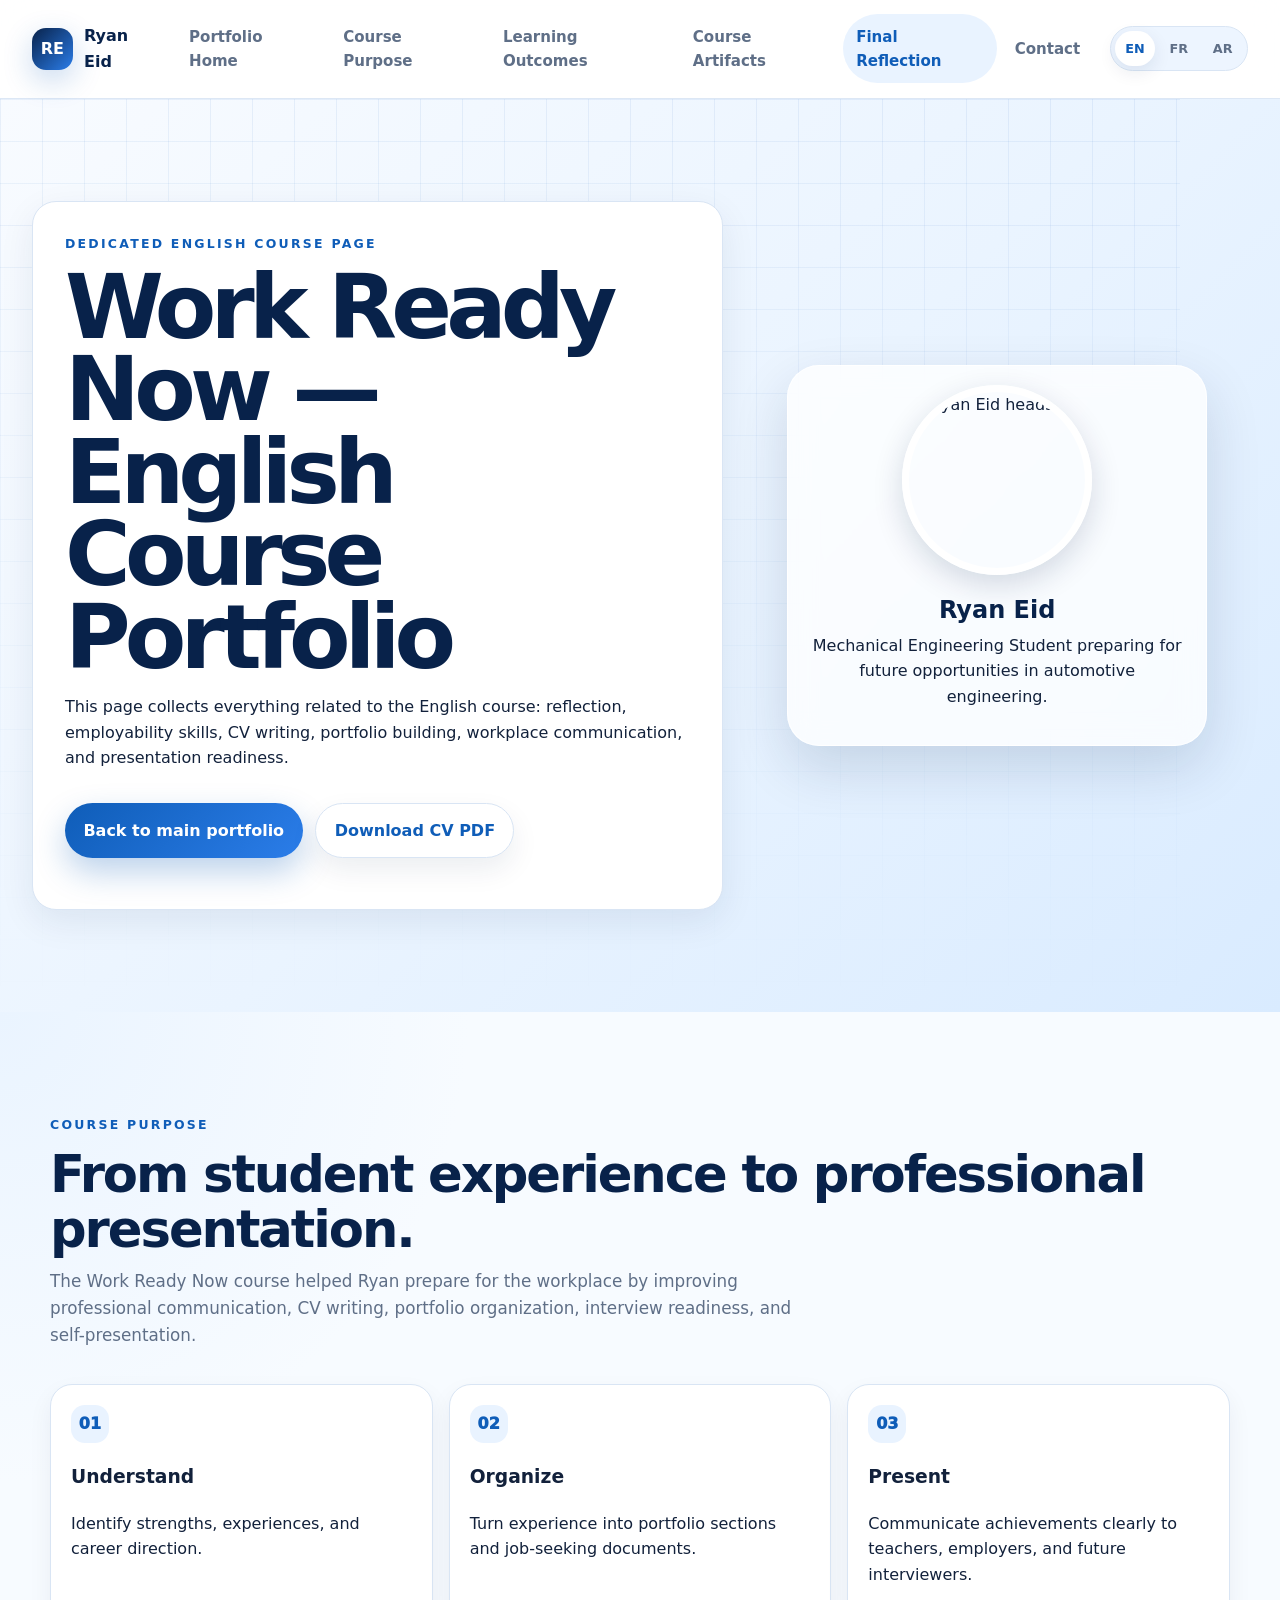
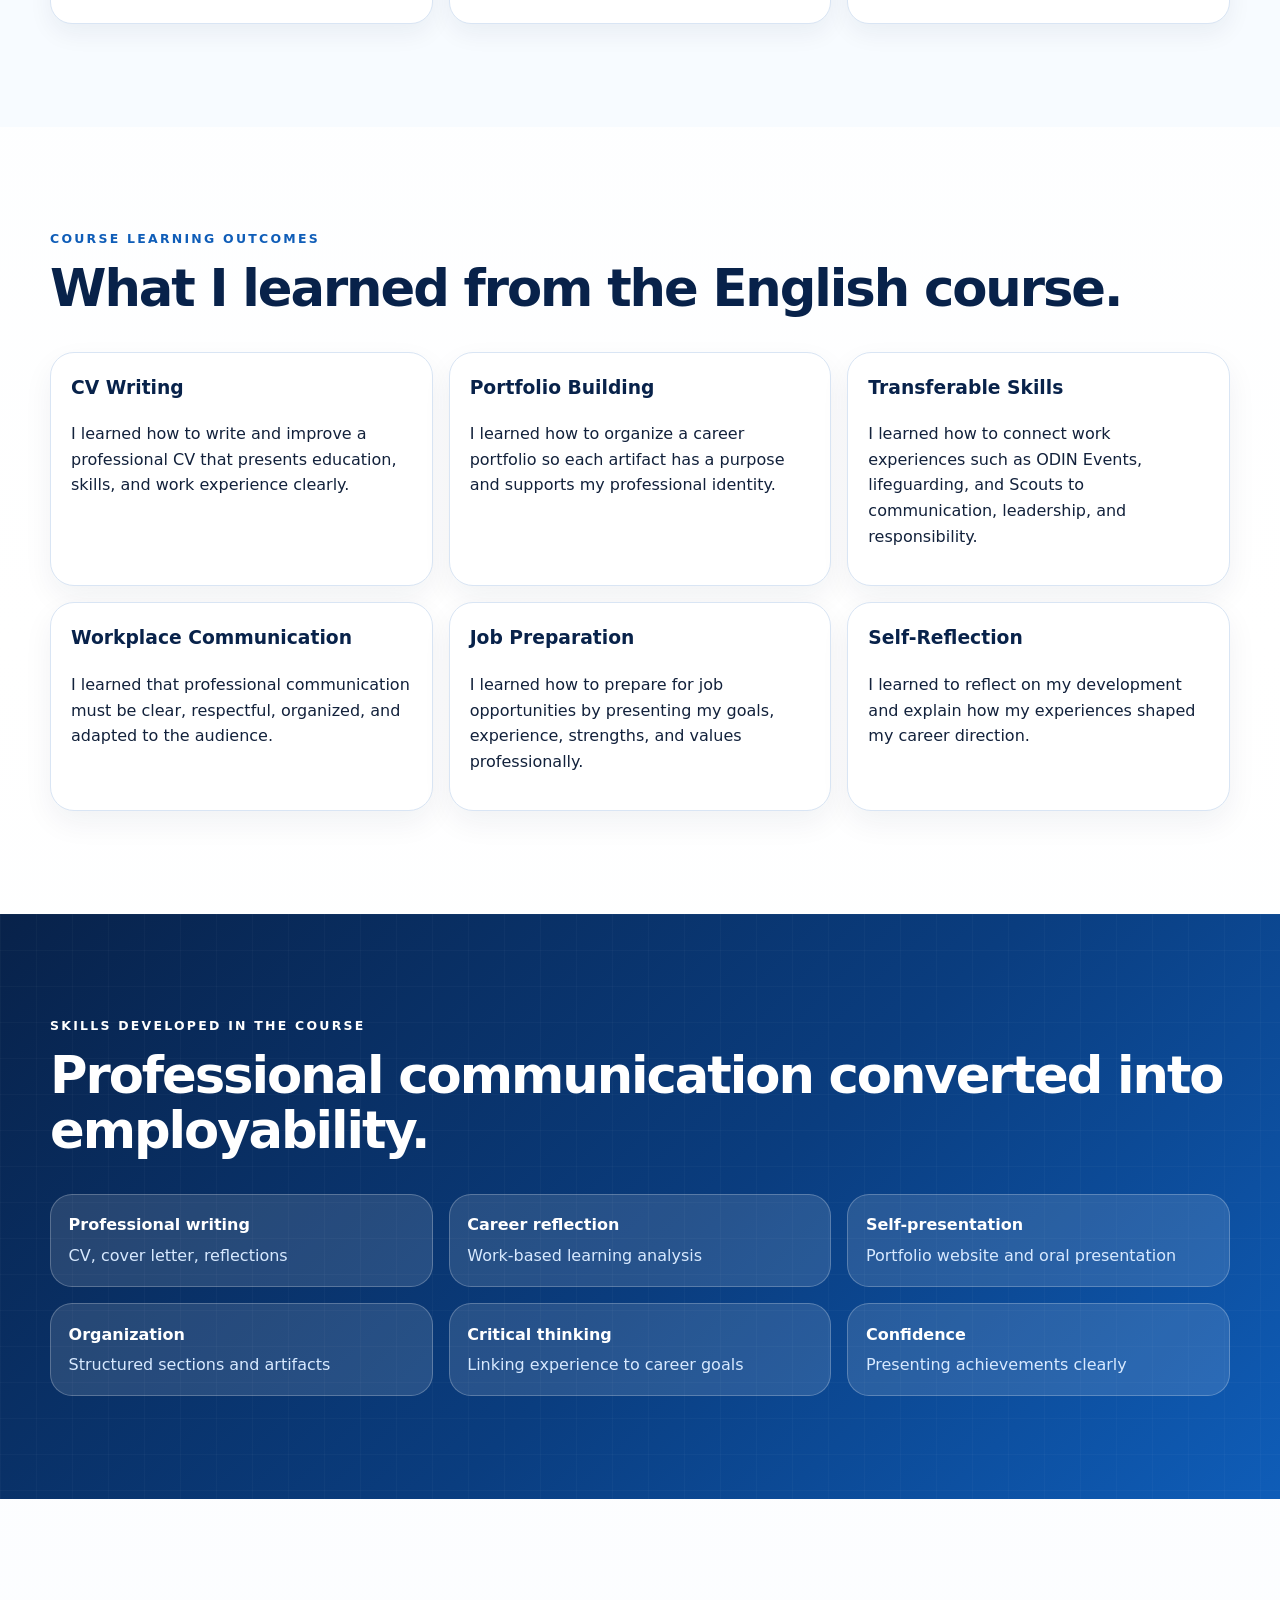
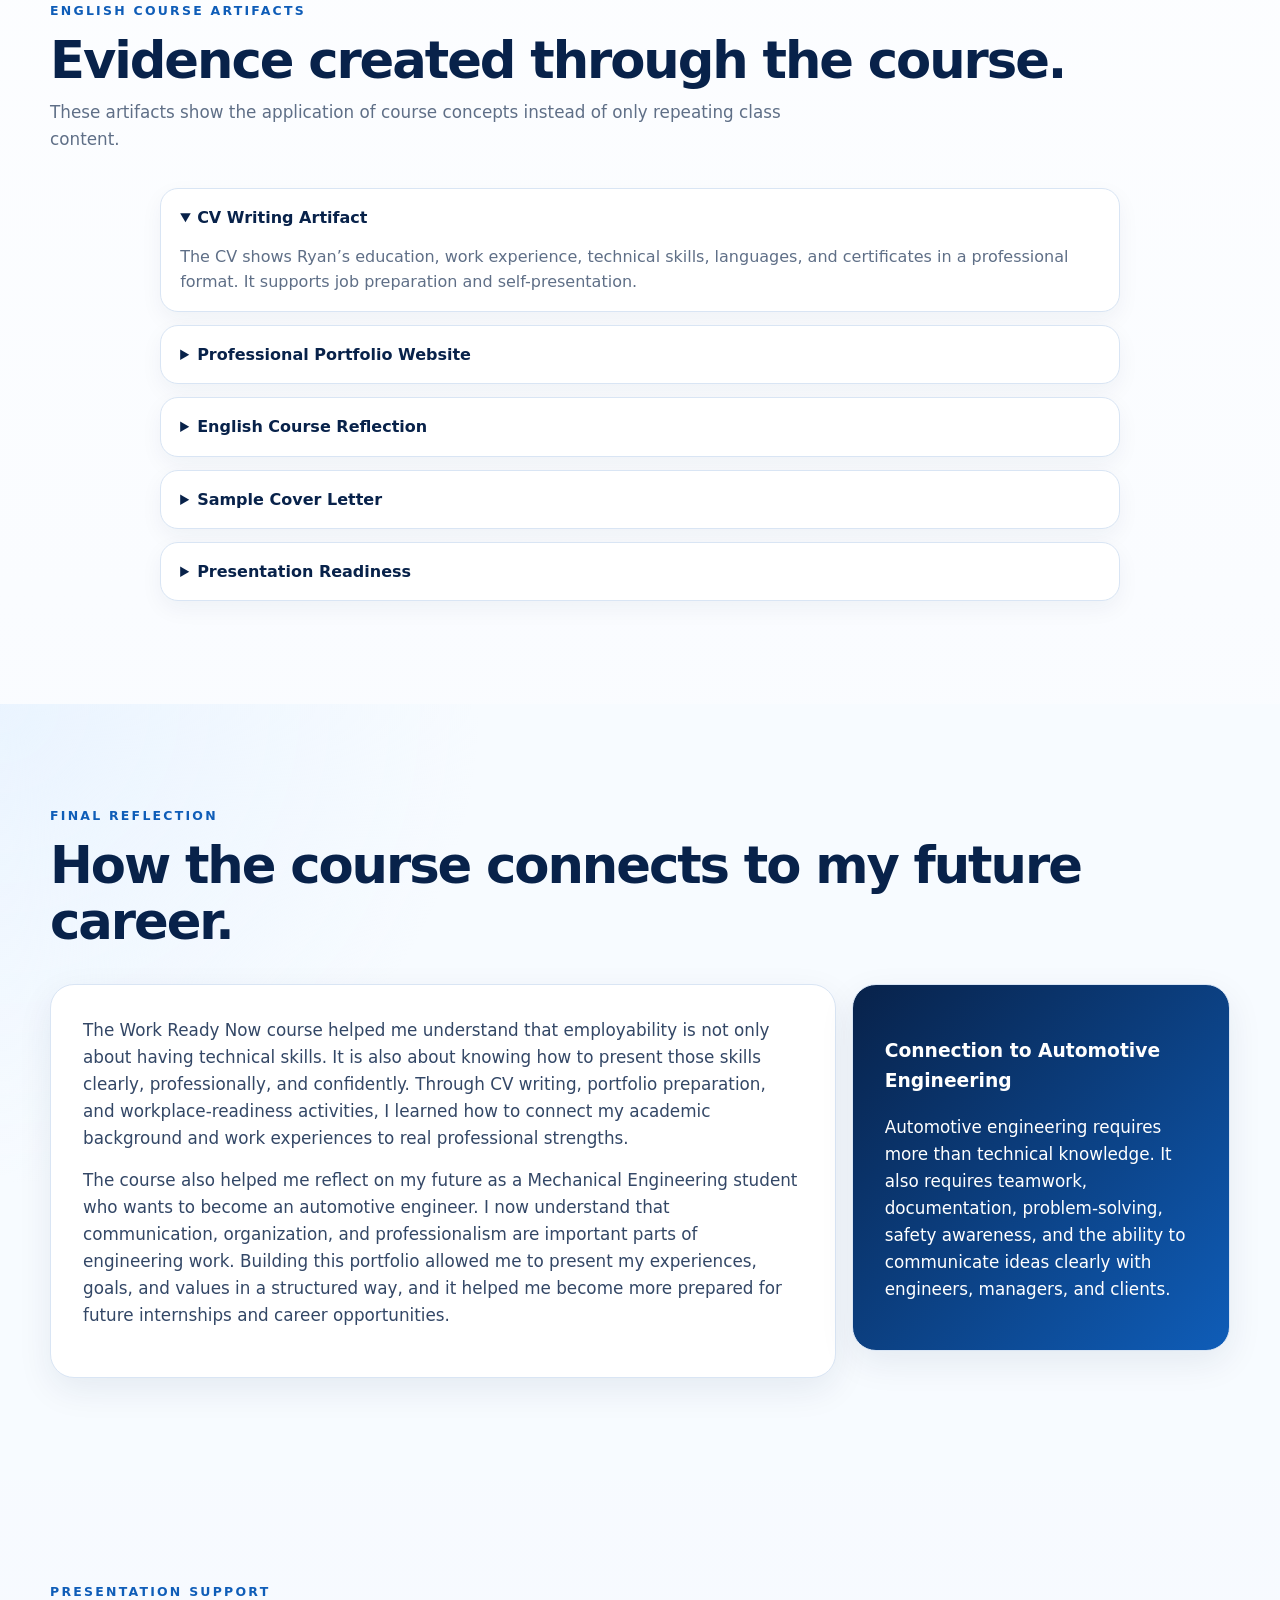
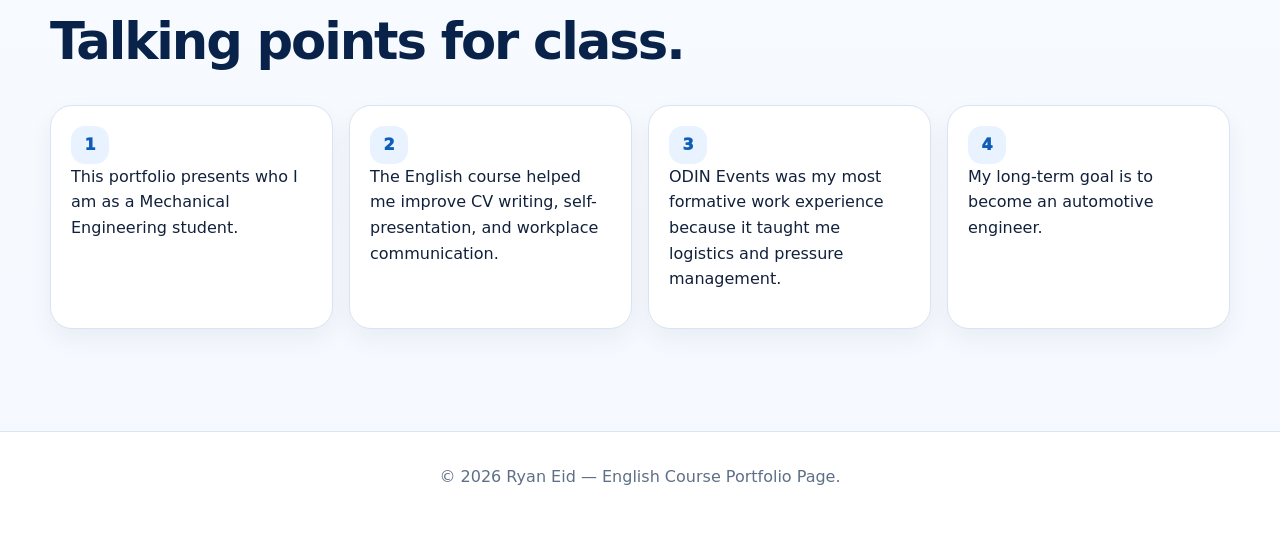
==== english-course.html @ d5ba16cb "Add files via upload" ====
<!DOCTYPE html>
<html lang="en">
<head>
  <meta charset="UTF-8" />
  <meta name="viewport" content="width=device-width, initial-scale=1.0" />
  <title>Ryan Eid | English Course Reflection</title>
  <meta name="description" content="English Work Ready Now course reflection and artifacts for Ryan Eid's professional portfolio." />
  <link rel="stylesheet" href="styles.css" />
</head>
<body data-page="english">
  <div class="scroll-progress" aria-hidden="true"></div>
  <header class="site-header">
    <a class="brand" href="index.html#home" aria-label="Back to portfolio home">
      <span class="brand-mark">RE</span>
      <span class="brand-text">Ryan Eid</span>
    </a>
    <button class="menu-toggle" aria-label="Open navigation" aria-expanded="false">☰</button>
    <nav class="nav-links" aria-label="Main navigation">
      <a href="index.html#home" data-i18n="navHome">Portfolio Home</a>
      <a href="#course-purpose" data-i18n="coursePurposeNav">Course Purpose</a>
      <a href="#learning-outcomes" data-i18n="outcomesNav">Learning Outcomes</a>
      <a href="#course-artifacts" data-i18n="courseArtifactsNav">Course Artifacts</a>
      <a href="#final-reflection" data-i18n="finalReflectionNav">Final Reflection</a>
      <a href="index.html#contact" data-i18n="navContact">Contact</a>
    </nav>
    <div class="language-switcher" aria-label="Language selector">
      <button class="lang-btn active" data-lang="en">EN</button>
      <button class="lang-btn" data-lang="fr">FR</button>
      <button class="lang-btn" data-lang="ar">AR</button>
    </div>
  </header>

  <main>
    <section class="course-hero section-pad">
      <div class="hero-bg-grid" aria-hidden="true"></div>
      <div class="course-hero-card reveal">
        <p class="eyebrow" data-i18n="courseHeroEyebrow">Dedicated English Course Page</p>
        <h1 data-i18n="courseHeroTitle">Work Ready Now — English Course Portfolio</h1>
        <p data-i18n="courseHeroText">This page collects everything related to the English course: reflection, employability skills, CV writing, portfolio building, workplace communication, and presentation readiness.</p>
        <div class="hero-actions">
          <a class="btn primary" href="index.html" data-i18n="backPortfolio">Back to main portfolio</a>
          <a class="btn secondary" href="assets/Ryan_Eid_CV.pdf" download data-i18n="downloadCV">Download CV PDF</a>
        </div>
      </div>
      <aside class="course-side-card reveal">
        <img src="assets/ryan_eid_headshot_web.jpg" alt="Ryan Eid headshot" />
        <h2>Ryan Eid</h2>
        <p data-i18n="courseSideText">Mechanical Engineering Student preparing for future opportunities in automotive engineering.</p>
      </aside>
    </section>

    <section id="course-purpose" class="section-pad soft-bg">
      <div class="section-heading reveal">
        <p class="eyebrow" data-i18n="coursePurposeEyebrow">Course Purpose</p>
        <h2 data-i18n="coursePurposeTitle">From student experience to professional presentation.</h2>
        <p data-i18n="coursePurposeText">The Work Ready Now course helped Ryan prepare for the workplace by improving professional communication, CV writing, portfolio organization, interview readiness, and self-presentation.</p>
      </div>
      <div class="process-row reveal">
        <div><span>01</span><h3 data-i18n="purpose1Title">Understand</h3><p data-i18n="purpose1Text">Identify strengths, experiences, and career direction.</p></div>
        <div><span>02</span><h3 data-i18n="purpose2Title">Organize</h3><p data-i18n="purpose2Text">Turn experience into portfolio sections and job-seeking documents.</p></div>
        <div><span>03</span><h3 data-i18n="purpose3Title">Present</h3><p data-i18n="purpose3Text">Communicate achievements clearly to teachers, employers, and future interviewers.</p></div>
      </div>
    </section>

    <section id="learning-outcomes" class="section-pad">
      <div class="section-heading reveal">
        <p class="eyebrow" data-i18n="outcomesEyebrow">Course Learning Outcomes</p>
        <h2 data-i18n="outcomesTitle">What I learned from the English course.</h2>
      </div>
      <div class="outcome-grid reveal">
        <article class="outcome-card"><h3 data-i18n="outcome1Title">CV Writing</h3><p data-i18n="outcome1Text">I learned how to write and improve a professional CV that presents education, skills, and work experience clearly.</p></article>
        <article class="outcome-card"><h3 data-i18n="outcome2Title">Portfolio Building</h3><p data-i18n="outcome2Text">I learned how to organize a career portfolio so each artifact has a purpose and supports my professional identity.</p></article>
        <article class="outcome-card"><h3 data-i18n="outcome3Title">Transferable Skills</h3><p data-i18n="outcome3Text">I learned how to connect work experiences such as ODIN Events, lifeguarding, and Scouts to communication, leadership, and responsibility.</p></article>
        <article class="outcome-card"><h3 data-i18n="outcome4Title">Workplace Communication</h3><p data-i18n="outcome4Text">I learned that professional communication must be clear, respectful, organized, and adapted to the audience.</p></article>
        <article class="outcome-card"><h3 data-i18n="outcome5Title">Job Preparation</h3><p data-i18n="outcome5Text">I learned how to prepare for job opportunities by presenting my goals, experience, strengths, and values professionally.</p></article>
        <article class="outcome-card"><h3 data-i18n="outcome6Title">Self-Reflection</h3><p data-i18n="outcome6Text">I learned to reflect on my development and explain how my experiences shaped my career direction.</p></article>
      </div>
    </section>

    <section class="section-pad blue-band">
      <div class="section-heading reveal light-heading">
        <p class="eyebrow" data-i18n="skillsCourseEyebrow">Skills Developed in the Course</p>
        <h2 data-i18n="skillsCourseTitle">Professional communication converted into employability.</h2>
      </div>
      <div class="skill-matrix reveal">
        <div><strong data-i18n="courseSkill1">Professional writing</strong><span data-i18n="courseSkillEvidence1">CV, cover letter, reflections</span></div>
        <div><strong data-i18n="courseSkill2">Career reflection</strong><span data-i18n="courseSkillEvidence2">Work-based learning analysis</span></div>
        <div><strong data-i18n="courseSkill3">Self-presentation</strong><span data-i18n="courseSkillEvidence3">Portfolio website and oral presentation</span></div>
        <div><strong data-i18n="courseSkill4">Organization</strong><span data-i18n="courseSkillEvidence4">Structured sections and artifacts</span></div>
        <div><strong data-i18n="courseSkill5">Critical thinking</strong><span data-i18n="courseSkillEvidence5">Linking experience to career goals</span></div>
        <div><strong data-i18n="courseSkill6">Confidence</strong><span data-i18n="courseSkillEvidence6">Presenting achievements clearly</span></div>
      </div>
    </section>

    <section id="course-artifacts" class="section-pad">
      <div class="section-heading reveal">
        <p class="eyebrow" data-i18n="courseArtifactsEyebrow">English Course Artifacts</p>
        <h2 data-i18n="courseArtifactsTitle">Evidence created through the course.</h2>
        <p data-i18n="courseArtifactsText">These artifacts show the application of course concepts instead of only repeating class content.</p>
      </div>
      <div class="accordion reveal">
        <details open>
          <summary data-i18n="artifactCvTitle">CV Writing Artifact</summary>
          <p data-i18n="artifactCvText">The CV shows Ryan’s education, work experience, technical skills, languages, and certificates in a professional format. It supports job preparation and self-presentation.</p>
        </details>
        <details>
          <summary data-i18n="artifactPortfolioTitle">Professional Portfolio Website</summary>
          <p data-i18n="artifactPortfolioText">The website organizes required artifacts into a digital, accessible, and visually professional portfolio. It demonstrates planning, design, reflection, and workplace readiness.</p>
        </details>
        <details>
          <summary data-i18n="artifactReflectionTitle">English Course Reflection</summary>
          <p data-i18n="artifactReflectionText">The reflection explains how the course improved CV writing, communication, portfolio preparation, and understanding of workplace expectations.</p>
        </details>
        <details>
          <summary data-i18n="artifactCoverTitle">Sample Cover Letter</summary>
          <p data-i18n="artifactCoverText">The cover letter connects Ryan’s mechanical engineering studies and work-based learning to an automotive engineering internship opportunity.</p>
        </details>
        <details>
          <summary data-i18n="artifactPresentationTitle">Presentation Readiness</summary>
          <p data-i18n="artifactPresentationText">The portfolio is designed to be presented clearly in class, with navigation, sections, and evidence that are easy for an audience to follow.</p>
        </details>
      </div>
    </section>

    <section id="final-reflection" class="section-pad soft-bg">
      <div class="section-heading reveal">
        <p class="eyebrow" data-i18n="finalReflectionEyebrow">Final Reflection</p>
        <h2 data-i18n="finalReflectionTitle">How the course connects to my future career.</h2>
      </div>
      <div class="reflection-layout reveal">
        <article class="reflection-card large">
          <p data-i18n="finalReflection1">The Work Ready Now course helped me understand that employability is not only about having technical skills. It is also about knowing how to present those skills clearly, professionally, and confidently. Through CV writing, portfolio preparation, and workplace-readiness activities, I learned how to connect my academic background and work experiences to real professional strengths.</p>
          <p data-i18n="finalReflection2">The course also helped me reflect on my future as a Mechanical Engineering student who wants to become an automotive engineer. I now understand that communication, organization, and professionalism are important parts of engineering work. Building this portfolio allowed me to present my experiences, goals, and values in a structured way, and it helped me become more prepared for future internships and career opportunities.</p>
        </article>
        <aside class="reflection-card callout">
          <h3 data-i18n="automotiveConnectionTitle">Connection to Automotive Engineering</h3>
          <p data-i18n="automotiveConnectionText">Automotive engineering requires more than technical knowledge. It also requires teamwork, documentation, problem-solving, safety awareness, and the ability to communicate ideas clearly with engineers, managers, and clients.</p>
        </aside>
      </div>
    </section>

    <section class="section-pad">
      <div class="section-heading reveal">
        <p class="eyebrow" data-i18n="presentationEyebrow">Presentation Support</p>
        <h2 data-i18n="presentationTitle">Talking points for class.</h2>
      </div>
      <div class="talking-points reveal">
        <div><span>1</span><p data-i18n="talk1">This portfolio presents who I am as a Mechanical Engineering student.</p></div>
        <div><span>2</span><p data-i18n="talk2">The English course helped me improve CV writing, self-presentation, and workplace communication.</p></div>
        <div><span>3</span><p data-i18n="talk3">ODIN Events was my most formative work experience because it taught me logistics and pressure management.</p></div>
        <div><span>4</span><p data-i18n="talk4">My long-term goal is to become an automotive engineer.</p></div>
      </div>
    </section>
  </main>

  <footer class="footer">
    <p>© <span id="year"></span> Ryan Eid — <span data-i18n="courseFooterText">English Course Portfolio Page.</span></p>
  </footer>
  <button class="back-to-top" aria-label="Back to top">↑</button>
  <script src="script.js"></script>
</body>
</html>
---- styles.css ----
:root {
  --navy: #08224a;
  --blue: #0f5db8;
  --blue-2: #2b7de9;
  --sky: #e9f3ff;
  --ice: #f7fbff;
  --ink: #12213b;
  --muted: #5f6f87;
  --line: #d9e5f4;
  --card: #ffffff;
  --shadow: 0 22px 55px rgba(8, 34, 74, 0.14);
  --radius: 24px;
  --max: 1180px;
}

* { box-sizing: border-box; }
html { scroll-behavior: smooth; }
body {
  margin: 0;
  font-family: Inter, ui-sans-serif, system-ui, -apple-system, BlinkMacSystemFont, "Segoe UI", sans-serif;
  color: var(--ink);
  background: linear-gradient(180deg, #f8fbff 0%, #ffffff 42%, #f5f9ff 100%);
  line-height: 1.6;
}
a { color: inherit; text-decoration: none; }
p { margin: 0 0 1rem; }
img { max-width: 100%; display: block; }

.scroll-progress { position: fixed; top: 0; left: 0; height: 4px; width: 0%; background: linear-gradient(90deg, var(--blue), #62b6ff); z-index: 1000; }
.site-header {
  position: sticky; top: 0; z-index: 999;
  display: flex; align-items: center; justify-content: space-between; gap: 1rem;
  padding: 0.9rem clamp(1rem, 3vw, 2rem);
  background: rgba(255,255,255,.88); backdrop-filter: blur(18px);
  border-bottom: 1px solid rgba(217,229,244,.9);
}
.brand { display: flex; align-items: center; gap: .7rem; font-weight: 800; color: var(--navy); }
.brand-mark { width: 42px; height: 42px; border-radius: 14px; display: grid; place-items: center; color: white; background: linear-gradient(135deg, var(--navy), var(--blue-2)); box-shadow: 0 10px 30px rgba(15,93,184,.24); }
.nav-links { display: flex; align-items: center; gap: .25rem; }
.nav-links a { padding: .65rem .85rem; border-radius: 999px; color: var(--muted); font-size: .94rem; font-weight: 700; transition: .2s ease; }
.nav-links a:hover, .nav-links a.active { background: var(--sky); color: var(--blue); }
.language-switcher { display: flex; gap: .25rem; background: #edf5ff; border: 1px solid var(--line); padding: .25rem; border-radius: 999px; }
.lang-btn, .menu-toggle, .filter-btn, .tab-btn { border: 0; cursor: pointer; font: inherit; }
.lang-btn { padding: .45rem .65rem; border-radius: 999px; font-size: .8rem; font-weight: 800; background: transparent; color: var(--muted); }
.lang-btn.active { background: white; color: var(--blue); box-shadow: 0 6px 18px rgba(8,34,74,.09); }
.menu-toggle { display: none; background: var(--navy); color: white; border-radius: 12px; padding: .55rem .75rem; }

.section-pad { padding: clamp(4.5rem, 8vw, 7rem) clamp(1.1rem, 4vw, 2rem); }
.section-heading { max-width: var(--max); margin: 0 auto 2.2rem; }
.section-heading h2 { margin: .2rem 0 .7rem; font-size: clamp(2rem, 4vw, 3.25rem); line-height: 1.08; color: var(--navy); letter-spacing: -.04em; }
.section-heading p:not(.eyebrow) { color: var(--muted); max-width: 770px; font-size: 1.05rem; }
.eyebrow { color: var(--blue); text-transform: uppercase; font-size: .78rem; letter-spacing: .18em; font-weight: 900; margin-bottom: .75rem; }
.soft-bg { background: radial-gradient(circle at top left, #eaf4ff, transparent 32%), #f7fbff; }
.blue-band { background: linear-gradient(135deg, var(--navy), #0a3d7f 55%, var(--blue)); color: white; position: relative; overflow: hidden; }
.blue-band::before { content:""; position: absolute; inset: 0; background-image: linear-gradient(rgba(255,255,255,.08) 1px, transparent 1px), linear-gradient(90deg, rgba(255,255,255,.08) 1px, transparent 1px); background-size: 36px 36px; opacity:.35; }
.blue-band > * { position: relative; }
.light-heading h2, .light-heading p { color: white !important; }
.compact-band { padding-top: 5rem; padding-bottom: 5rem; }

.hero, .course-hero {
  min-height: calc(100vh - 72px); display: grid; grid-template-columns: minmax(0, 1.2fr) minmax(300px, .8fr); gap: clamp(2rem, 5vw, 4rem); align-items: center; max-width: none; position: relative; overflow: hidden; background: linear-gradient(135deg, #f8fbff 0%, #eaf4ff 52%, #d9ebff 100%);
}
.hero > *, .course-hero > * { max-width: var(--max); }
.hero-bg-grid { position: absolute; inset: 0; background-image: linear-gradient(rgba(15,93,184,.08) 1px, transparent 1px), linear-gradient(90deg, rgba(15,93,184,.08) 1px, transparent 1px); background-size: 42px 42px; mask-image: linear-gradient(180deg, rgba(0,0,0,.9), transparent); }
.hero-content { justify-self: end; max-width: 720px; position: relative; }
h1 { margin: 0; font-size: clamp(3.8rem, 9vw, 7.2rem); line-height: .9; letter-spacing: -.075em; color: var(--navy); }
.hero h2 { margin: 1rem 0 .6rem; font-size: clamp(1.6rem, 3vw, 2.6rem); color: var(--blue); }
.hero-program, .hero-tagline { color: var(--muted); font-size: 1.12rem; max-width: 700px; }
.hero-tagline { font-size: 1.25rem; color: #334766; }
.hero-actions { display: flex; flex-wrap: wrap; gap: .8rem; margin: 2rem 0 1.2rem; }
.btn { display: inline-flex; align-items: center; justify-content: center; min-height: 46px; padding: .85rem 1.15rem; border-radius: 999px; font-weight: 850; transition: transform .2s ease, box-shadow .2s ease, background .2s ease; }
.btn:hover { transform: translateY(-2px); }
.btn.primary { background: linear-gradient(135deg, var(--blue), var(--blue-2)); color: white; box-shadow: 0 14px 32px rgba(15,93,184,.28); }
.btn.secondary { background: white; color: var(--blue); border: 1px solid var(--line); box-shadow: 0 12px 28px rgba(8,34,74,.08); }
.btn.ghost { color: var(--navy); background: rgba(255,255,255,.55); border: 1px solid rgba(15,93,184,.16); }
.inline-btn { margin-top: 1rem; }
.hero-meta { display: flex; flex-wrap: wrap; gap: .65rem; }
.hero-meta span { padding: .45rem .75rem; border-radius: 999px; background: rgba(255,255,255,.72); border: 1px solid rgba(15,93,184,.12); color: #37516f; font-weight: 700; font-size: .9rem; }
.hero-card, .course-side-card { position: relative; align-self: center; justify-self: start; width: min(100%, 420px); background: rgba(255,255,255,.78); backdrop-filter: blur(14px); border: 1px solid rgba(255,255,255,.9); border-radius: 32px; padding: 1rem; box-shadow: var(--shadow); }
.portrait-frame { overflow: hidden; border-radius: 26px; aspect-ratio: 4 / 5; background: var(--sky); border: 1px solid var(--line); }
.portrait-frame img { width: 100%; height: 100%; object-fit: cover; object-position: center 22%; }
.profile-status { display: flex; align-items: center; gap: .55rem; margin: 1rem 0; color: var(--navy); font-weight: 800; }
.pulse { width: 10px; height: 10px; border-radius: 999px; background: #18b86b; box-shadow: 0 0 0 7px rgba(24,184,107,.12); }
.contact-mini { display: grid; gap: .65rem; }
.contact-mini p { background: #f7fbff; border: 1px solid var(--line); border-radius: 18px; padding: .9rem; margin: 0; color: var(--muted); }
.contact-mini strong { color: var(--navy); }

.stats-band { display: grid; grid-template-columns: repeat(4, 1fr); gap: 1rem; max-width: var(--max); margin: -2.5rem auto 0; padding: 0 clamp(1.1rem, 4vw, 2rem); position: relative; z-index: 5; }
.stat-card { background: white; border: 1px solid var(--line); border-radius: 22px; padding: 1.3rem; box-shadow: 0 12px 35px rgba(8,34,74,.1); }
.stat-card strong { display: block; font-size: 2.2rem; color: var(--blue); line-height: 1; }
.stat-card span { color: var(--muted); font-weight: 750; }

.toc-grid, .checklist-grid, .goal-grid, .skills-grid, .experience-grid, .artifact-grid, .contact-grid, .outcome-grid, .skill-matrix { max-width: var(--max); margin: 0 auto; display: grid; gap: 1rem; }
.toc-grid { grid-template-columns: repeat(4, 1fr); }
.toc-card { background: white; border: 1px solid var(--line); border-radius: 22px; padding: 1.15rem; min-height: 120px; display: flex; flex-direction: column; justify-content: space-between; transition: .22s ease; box-shadow: 0 10px 24px rgba(8,34,74,.06); }
.toc-card span { color: var(--blue); font-weight: 900; }
.toc-card strong { font-size: 1.05rem; }
.toc-card:hover, .toc-card.featured { transform: translateY(-5px); border-color: rgba(43,125,233,.45); box-shadow: var(--shadow); }
.toc-card.featured { background: linear-gradient(135deg, #fff, #eaf4ff); }

.checklist-grid { grid-template-columns: repeat(4, 1fr); }
.check-item { display: flex; gap: .8rem; align-items: flex-start; padding: 1rem; border-radius: 18px; border: 1px solid var(--line); background: white; box-shadow: 0 8px 20px rgba(8,34,74,.05); }
.check-item span { width: 26px; height: 26px; border-radius: 999px; display: grid; place-items: center; background: #e8f8ef; color: #0d9152; font-weight: 900; flex: 0 0 auto; }
.check-item p { margin: 0; color: var(--muted); font-weight: 700; }

.two-column { max-width: var(--max); margin: 0 auto; display: grid; grid-template-columns: .8fr 1.2fr; gap: 2rem; align-items: start; }
.text-card, .quote-card, .letter-card, .reflection-card, .cv-preview, .course-hero-card { background: white; border: 1px solid var(--line); border-radius: var(--radius); padding: clamp(1.25rem, 3vw, 2rem); box-shadow: 0 12px 35px rgba(8,34,74,.08); }
.text-card p, .quote-card p, .letter-card p, .reflection-card p { font-size: 1.05rem; color: #334766; }
.goal-grid { grid-template-columns: repeat(2, 1fr); }
.goal-card { background: rgba(255,255,255,.12); border: 1px solid rgba(255,255,255,.24); border-radius: 26px; padding: 1.5rem; backdrop-filter: blur(10px); }
.goal-card h3 { margin: 0 0 .8rem; font-size: 1.35rem; }
.goal-card li { margin: .65rem 0; }
.card-number { font-weight: 950; color: #a9d5ff; margin-bottom: .8rem; }

.cv-layout { max-width: var(--max); margin: 0 auto; display: grid; grid-template-columns: 1.5fr .7fr; gap: 1.5rem; align-items: start; }
.timeline { display: grid; gap: 1rem; position: relative; }
.timeline-item { background: white; border: 1px solid var(--line); border-left: 5px solid var(--blue); border-radius: 22px; padding: 1.25rem; box-shadow: 0 8px 25px rgba(8,34,74,.06); }
.timeline-item.highlight { border-left-color: #0bb7a8; background: linear-gradient(135deg, #fff, #eefdfa); }
.timeline-date { color: var(--blue); font-weight: 900; font-size: .88rem; }
.timeline-item h3 { margin: .3rem 0 .25rem; color: var(--navy); }
.cv-preview { position: sticky; top: 100px; }
.cv-preview h3 { margin-top: 0; color: var(--navy); }

.skills-grid { grid-template-columns: repeat(3, 1fr); }
.skill-card, .experience-card, .artifact-card, .outcome-card { background: white; border: 1px solid var(--line); border-radius: var(--radius); padding: 1.25rem; box-shadow: 0 12px 30px rgba(8,34,74,.06); transition: .22s ease; }
.skill-card:hover, .experience-card:hover, .artifact-card:hover, .outcome-card:hover { transform: translateY(-5px); box-shadow: var(--shadow); }
.skill-card h3, .experience-card h3, .artifact-card h3, .outcome-card h3 { color: var(--navy); margin-top: 0; }
.badges { display: flex; flex-wrap: wrap; gap: .5rem; margin: .9rem 0; }
.badges span, .chip, .artifact-card > span { display: inline-flex; padding: .42rem .65rem; border-radius: 999px; background: var(--sky); color: var(--blue); font-size: .82rem; font-weight: 850; }
.language-bars p { display: flex; justify-content: space-between; gap: 1rem; padding: .7rem 0; border-bottom: 1px solid var(--line); margin: 0; }
.language-bars strong { color: var(--blue); }
.experience-grid { grid-template-columns: repeat(3, 1fr); }
.featured-card { grid-column: span 2; background: linear-gradient(135deg, white, #eaf4ff); border-color: rgba(43,125,233,.38); }

.tabs { max-width: var(--max); margin: 0 auto; background: white; border: 1px solid var(--line); border-radius: 28px; padding: .75rem; box-shadow: var(--shadow); }
.tab-list { display: flex; gap: .5rem; flex-wrap: wrap; border-bottom: 1px solid var(--line); padding-bottom: .75rem; }
.tab-btn { padding: .75rem 1rem; border-radius: 999px; background: #f0f6ff; color: var(--muted); font-weight: 850; }
.tab-btn.active { background: var(--blue); color: white; }
.tab-panel { display: none; padding: 1.4rem; }
.tab-panel.active { display: block; animation: fadeUp .25s ease both; }
.tab-panel h3 { color: var(--navy); margin-top: 0; }
.quote-card { max-width: 920px; margin: 0 auto; color: var(--ink); }
.filter-bar { max-width: var(--max); margin: 0 auto 1rem; display: flex; flex-wrap: wrap; gap: .6rem; }
.filter-btn { padding: .7rem 1rem; border-radius: 999px; background: white; border: 1px solid var(--line); color: var(--muted); font-weight: 850; }
.filter-btn.active { background: var(--blue); color: white; border-color: var(--blue); }
.artifact-grid { grid-template-columns: repeat(3, 1fr); }
.artifact-card.hide { display: none; }
.letter-card { max-width: 900px; margin: 0 auto; }
.letter-card summary { cursor: pointer; font-size: 1.2rem; font-weight: 900; color: var(--navy); margin-bottom: 1rem; }
.contact-section { background: linear-gradient(180deg, #f7fbff, #eaf4ff); }
.contact-grid { grid-template-columns: repeat(4, 1fr); }
.contact-grid a { background: white; border: 1px solid var(--line); border-radius: 18px; padding: 1rem; text-align: center; color: var(--blue); font-weight: 900; box-shadow: 0 10px 25px rgba(8,34,74,.06); }
.references { max-width: var(--max); margin: 1rem auto 0; background: white; border: 1px solid var(--line); border-radius: 20px; padding: 1.2rem; }
.references h3 { margin: 0 0 .2rem; }
.references p { margin: 0; color: var(--muted); }
.footer { text-align: center; padding: 2rem; color: var(--muted); background: white; border-top: 1px solid var(--line); }
.back-to-top { position: fixed; right: 1rem; bottom: 1rem; width: 46px; height: 46px; border: 0; border-radius: 999px; background: var(--navy); color: white; font-size: 1.2rem; box-shadow: var(--shadow); cursor: pointer; opacity: 0; pointer-events: none; transform: translateY(12px); transition: .2s ease; z-index: 50; }
.back-to-top.show { opacity: 1; pointer-events: auto; transform: translateY(0); }

.course-hero h1 { margin: 0 0 1rem; font-size: clamp(3rem, 7vw, 5.6rem); line-height: .92; letter-spacing: -.065em; color: var(--navy); }
.course-hero-card { justify-self: end; max-width: 760px; position: relative; }
.course-side-card { text-align: center; padding: 1.2rem; }
.course-side-card img { width: 190px; aspect-ratio: 1; object-fit: cover; object-position: center 20%; margin: 0 auto 1rem; border-radius: 50%; border: 7px solid white; box-shadow: 0 10px 30px rgba(8,34,74,.16); }
.course-side-card h2 { margin: .2rem 0; color: var(--navy); }
.process-row { max-width: var(--max); margin: 0 auto; display: grid; grid-template-columns: repeat(3, 1fr); gap: 1rem; }
.process-row div, .talking-points div { background: white; border: 1px solid var(--line); border-radius: 22px; padding: 1.25rem; box-shadow: 0 10px 24px rgba(8,34,74,.06); }
.process-row span, .talking-points span { display: inline-grid; place-items: center; width: 38px; height: 38px; border-radius: 14px; background: var(--sky); color: var(--blue); font-weight: 950; }
.outcome-grid { grid-template-columns: repeat(3, 1fr); }
.skill-matrix { grid-template-columns: repeat(3, 1fr); }
.skill-matrix div { background: rgba(255,255,255,.12); border: 1px solid rgba(255,255,255,.23); border-radius: 22px; padding: 1.1rem; }
.skill-matrix strong, .skill-matrix span { display: block; }
.skill-matrix strong { color: white; }
.skill-matrix span { color: #d7e9ff; margin-top: .3rem; }
.accordion { max-width: 960px; margin: 0 auto; display: grid; gap: .8rem; }
.accordion details { background: white; border: 1px solid var(--line); border-radius: 18px; padding: 1rem 1.2rem; box-shadow: 0 8px 22px rgba(8,34,74,.05); }
.accordion summary { cursor: pointer; color: var(--navy); font-weight: 900; }
.accordion p { margin: .8rem 0 0; color: var(--muted); }
.reflection-layout { max-width: var(--max); margin: 0 auto; display: grid; grid-template-columns: 1.35fr .65fr; gap: 1rem; align-items: start; }
.reflection-card.callout { background: linear-gradient(135deg, var(--navy), var(--blue)); color: white; }
.reflection-card.callout h3, .reflection-card.callout p { color: white; }
.talking-points { max-width: var(--max); margin: 0 auto; display: grid; grid-template-columns: repeat(4, 1fr); gap: 1rem; }

.reveal { opacity: 0; transform: translateY(24px); transition: opacity .65s ease, transform .65s ease; }
.reveal.visible { opacity: 1; transform: translateY(0); }
@keyframes fadeUp { from { opacity: 0; transform: translateY(8px); } to { opacity: 1; transform: translateY(0); } }

body[dir="rtl"] { text-align: right; }
body[dir="rtl"] .hero, body[dir="rtl"] .course-hero { direction: rtl; }
body[dir="rtl"] .timeline-item { border-left: 1px solid var(--line); border-right: 5px solid var(--blue); }
body[dir="rtl"] .tab-list, body[dir="rtl"] .hero-actions, body[dir="rtl"] .badges, body[dir="rtl"] .filter-bar { justify-content: flex-start; }

@media (max-width: 980px) {
  .menu-toggle { display: inline-flex; }
  .nav-links { position: fixed; left: 1rem; right: 1rem; top: 72px; background: white; border: 1px solid var(--line); border-radius: 22px; padding: .75rem; flex-direction: column; align-items: stretch; box-shadow: var(--shadow); display: none; }
  .nav-links.open { display: flex; }
  .nav-links a { text-align: center; }
  .brand-text { display: none; }
  .hero, .course-hero { grid-template-columns: 1fr; padding-top: 4.5rem; }
  .hero-content, .course-hero-card, .hero-card, .course-side-card { justify-self: center; }
  .stats-band, .toc-grid, .checklist-grid, .skills-grid, .experience-grid, .artifact-grid, .contact-grid, .outcome-grid, .skill-matrix, .talking-points { grid-template-columns: repeat(2, 1fr); }
  .two-column, .goal-grid, .cv-layout, .reflection-layout, .process-row { grid-template-columns: 1fr; }
  .cv-preview { position: static; }
  .featured-card { grid-column: span 1; }
}
@media (max-width: 620px) {
  .site-header { gap: .5rem; }
  .language-switcher { order: 3; width: 100%; justify-content: center; }
  .site-header { flex-wrap: wrap; }
  .stats-band, .toc-grid, .checklist-grid, .skills-grid, .experience-grid, .artifact-grid, .contact-grid, .outcome-grid, .skill-matrix, .talking-points { grid-template-columns: 1fr; }
  h1 { font-size: 4rem; }
  .hero-actions .btn { width: 100%; }
  .section-pad { padding-left: 1rem; padding-right: 1rem; }
}
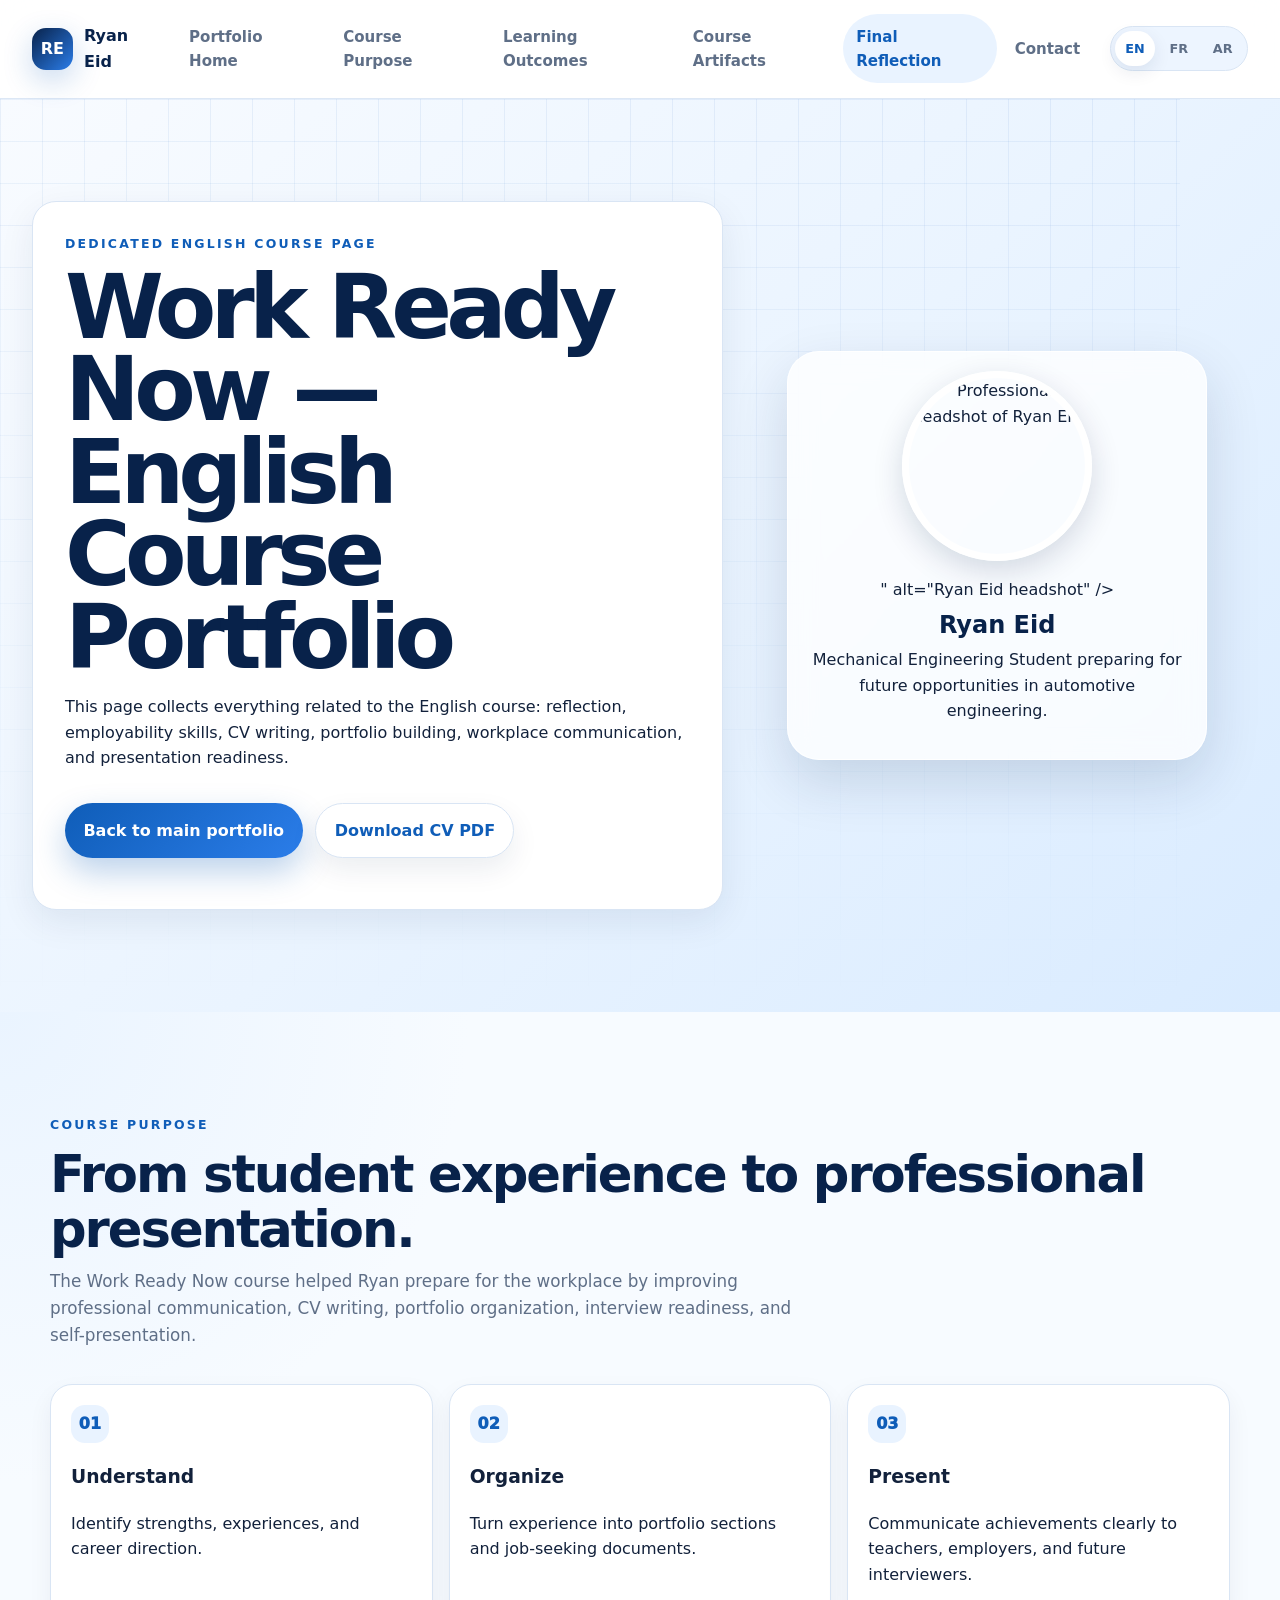
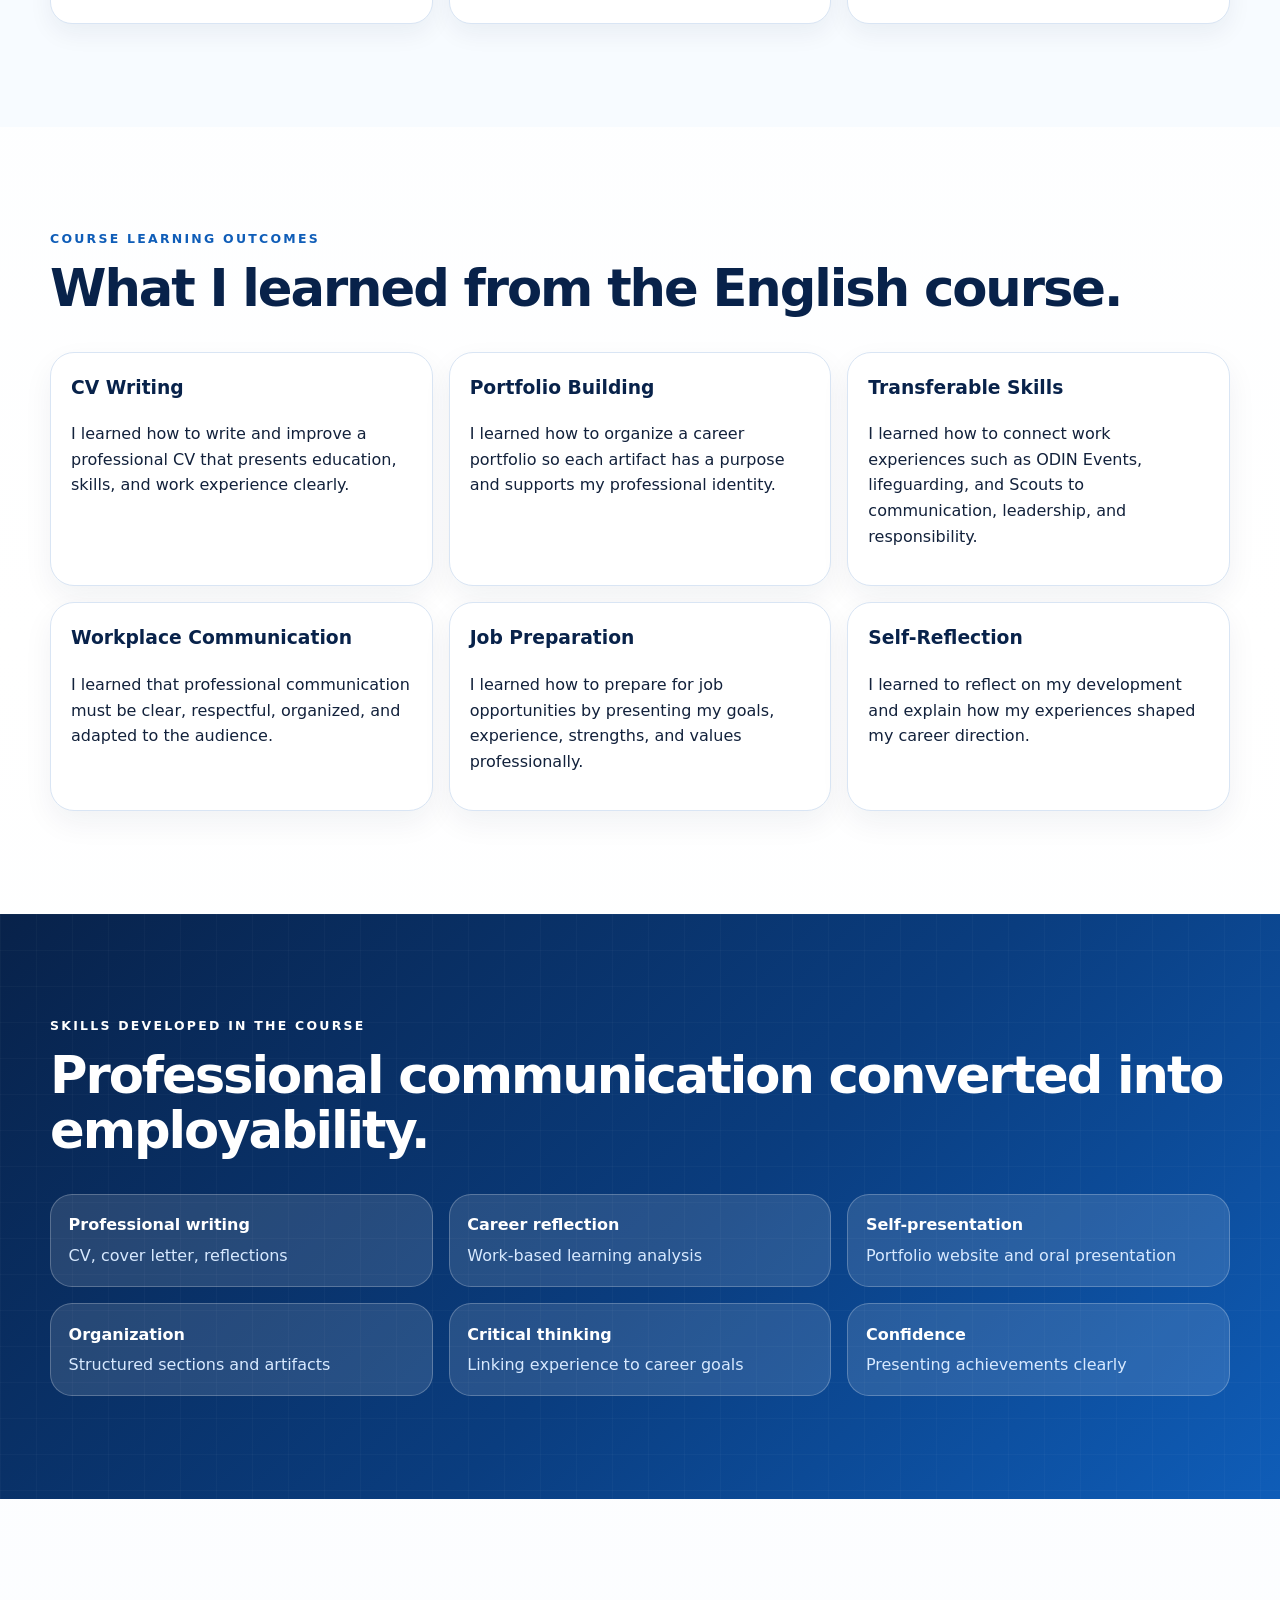
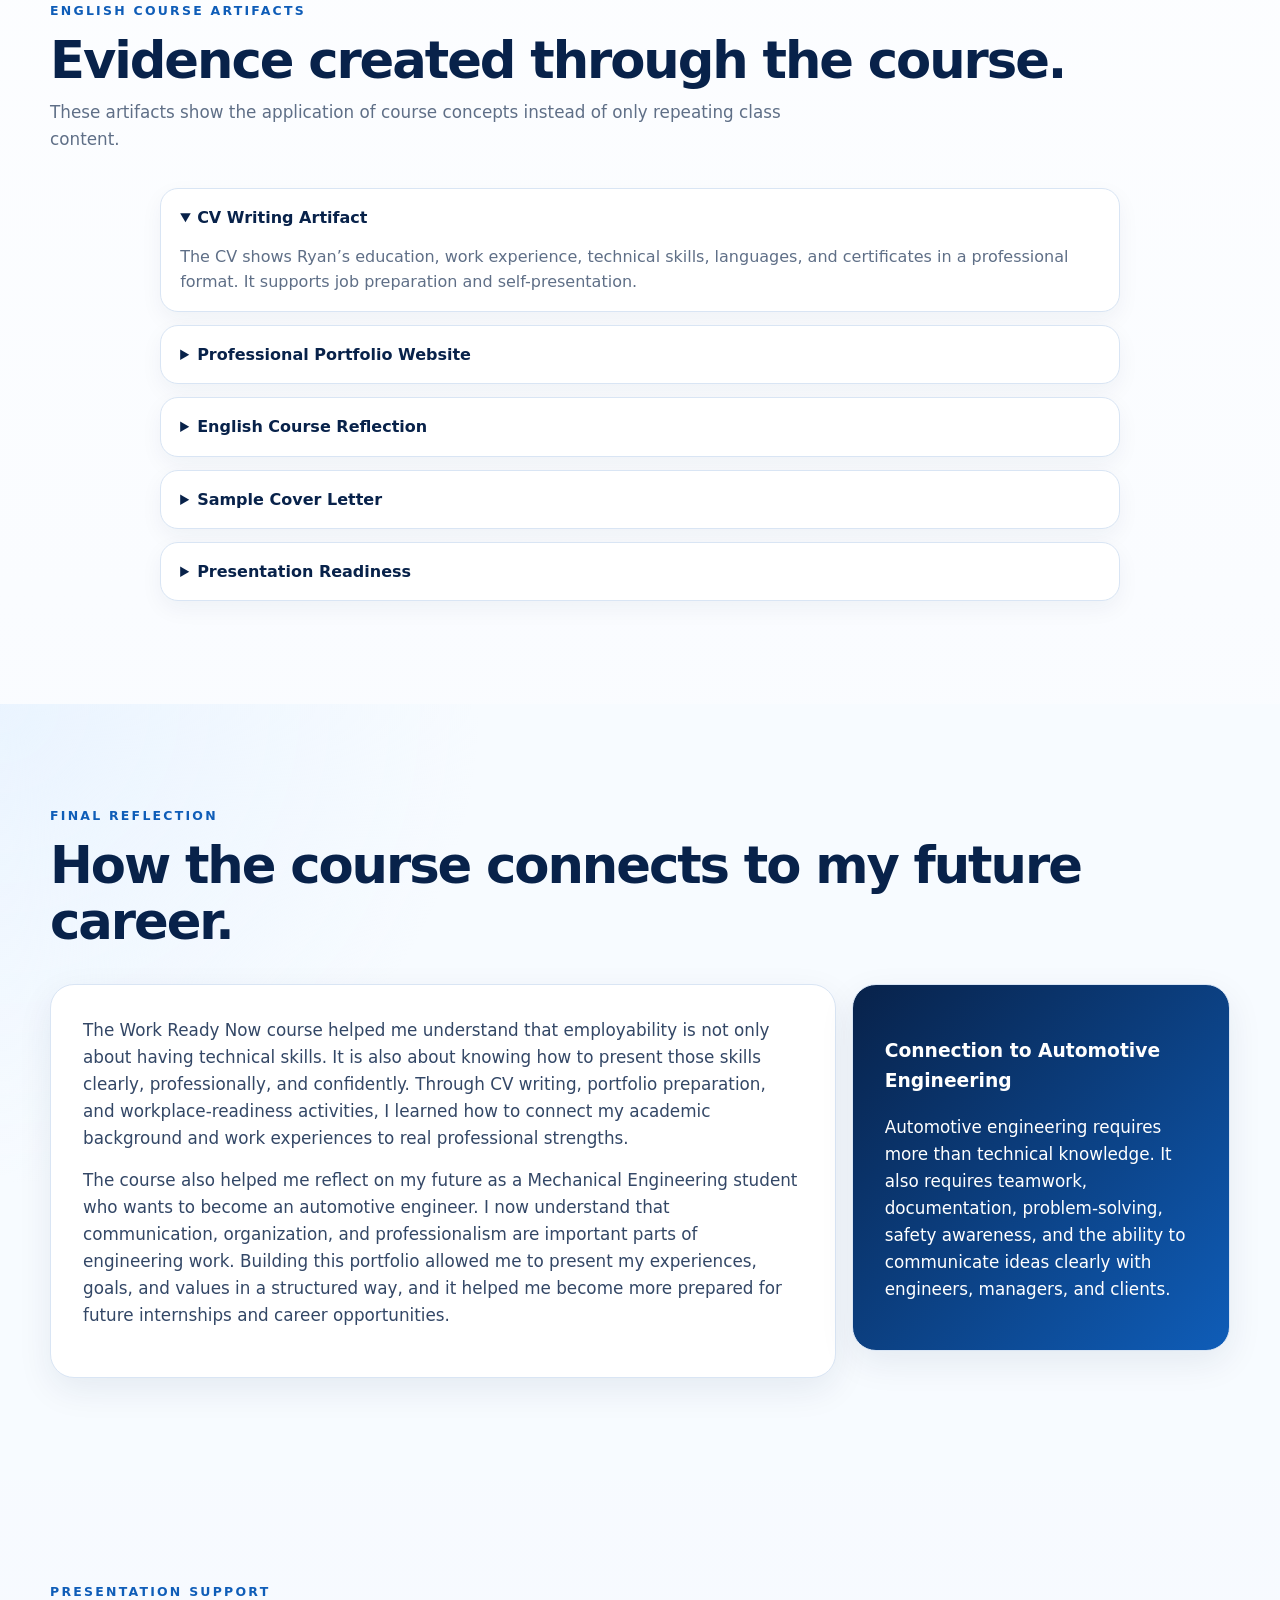
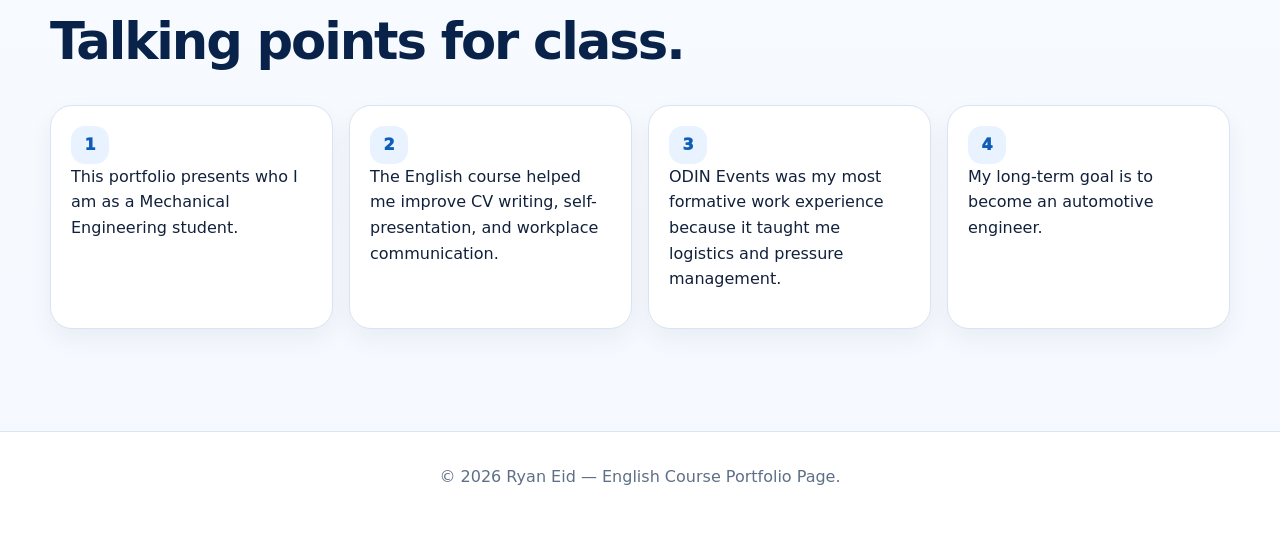
==== commit 77299ec3: "Update english-course.html" ====
--- a/english-course.html
+++ b/english-course.html
@@ -43,7 +43,7 @@
         </div>
       </div>
       <aside class="course-side-card reveal">
-        <img src="assets/ryan_eid_headshot_web.jpg" alt="Ryan Eid headshot" />
+        <img src="assets/<img src="ryan_eid_headshot_web.jpg" alt="Professional headshot of Ryan Eid">" alt="Ryan Eid headshot" />
         <h2>Ryan Eid</h2>
         <p data-i18n="courseSideText">Mechanical Engineering Student preparing for future opportunities in automotive engineering.</p>
       </aside>
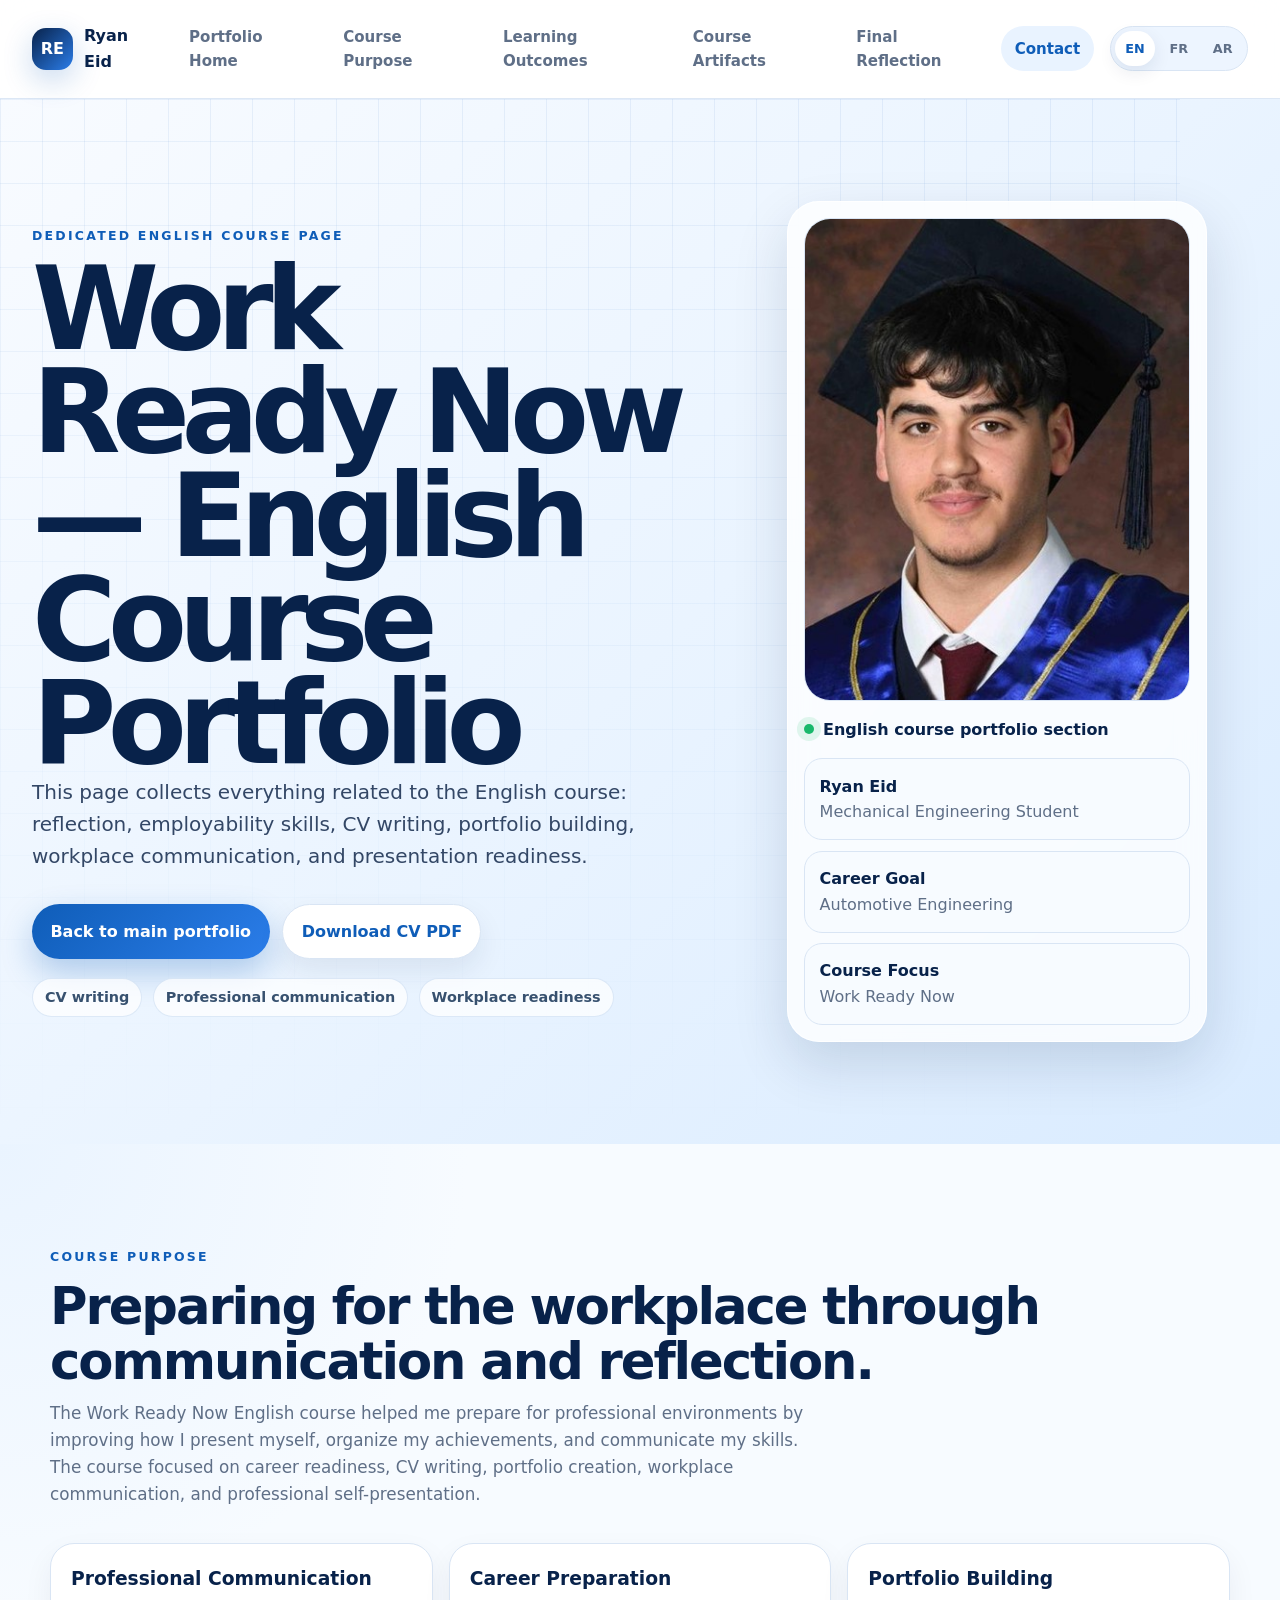
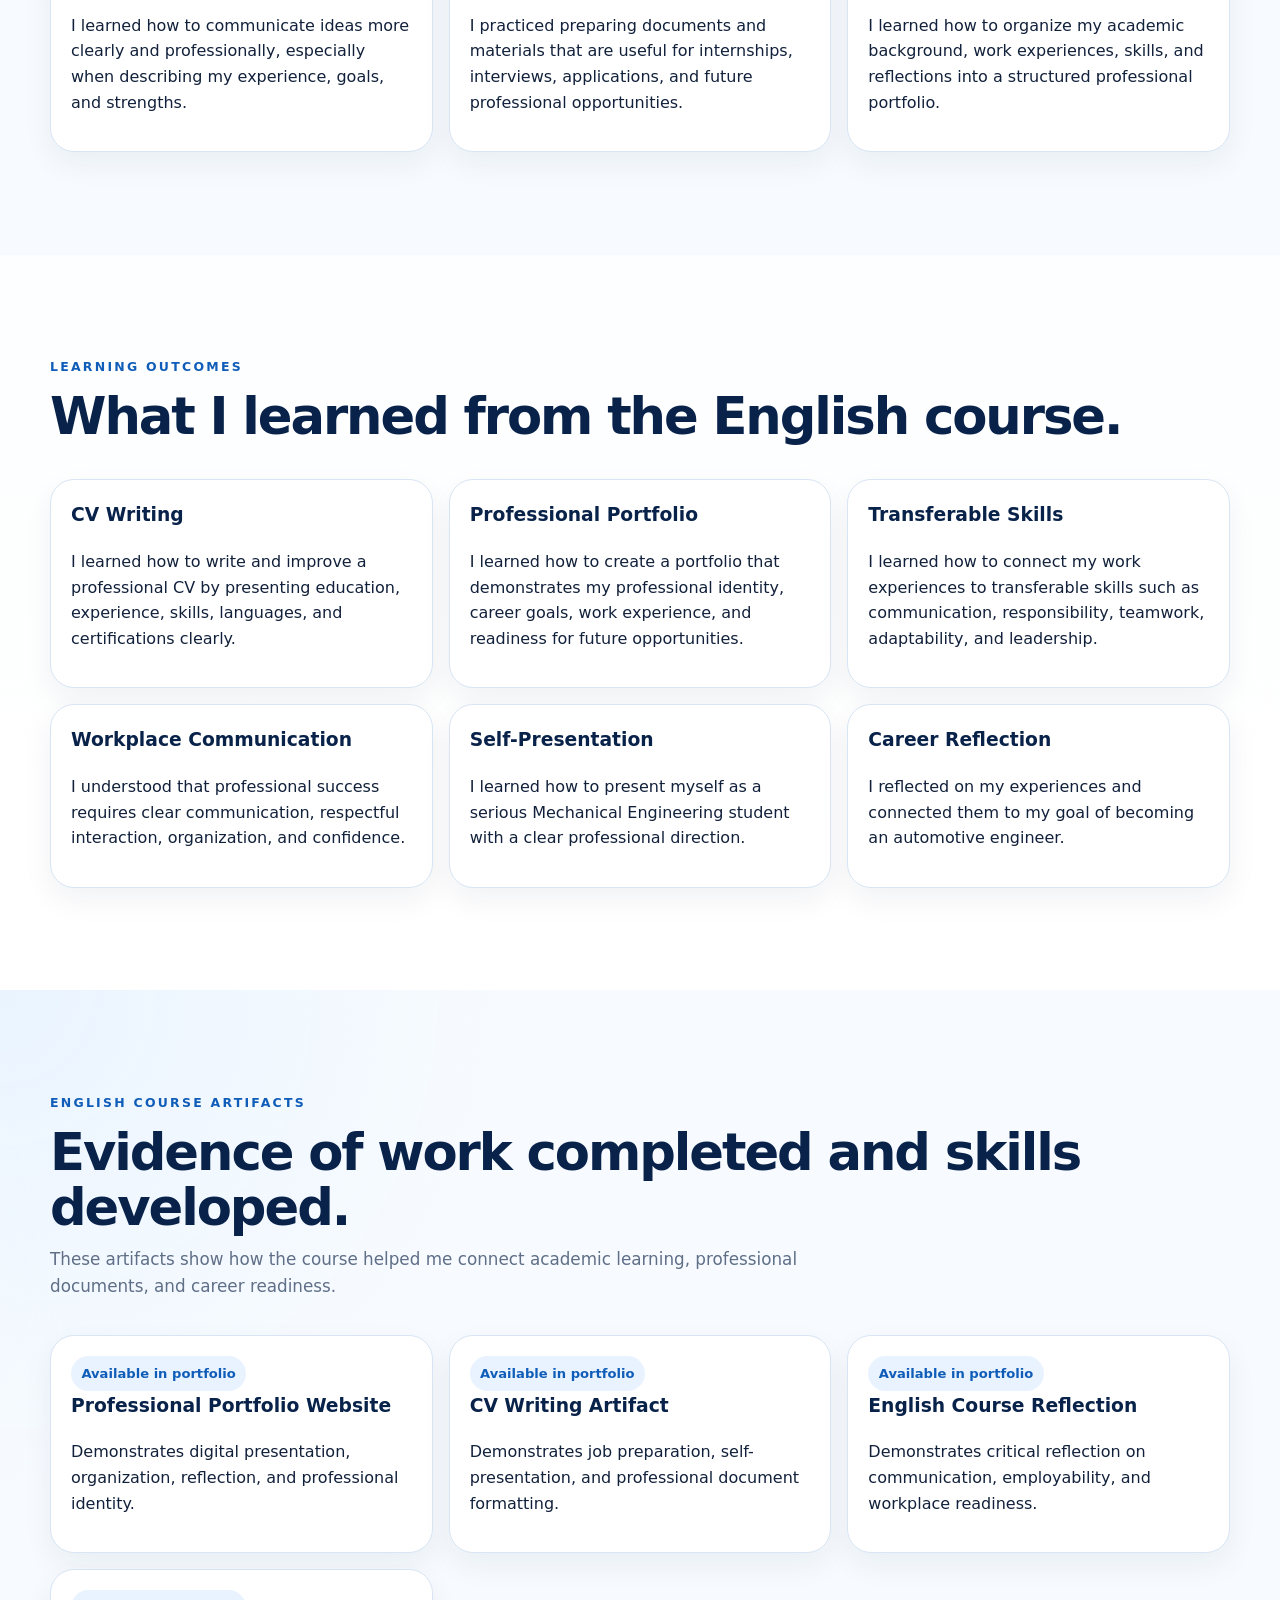
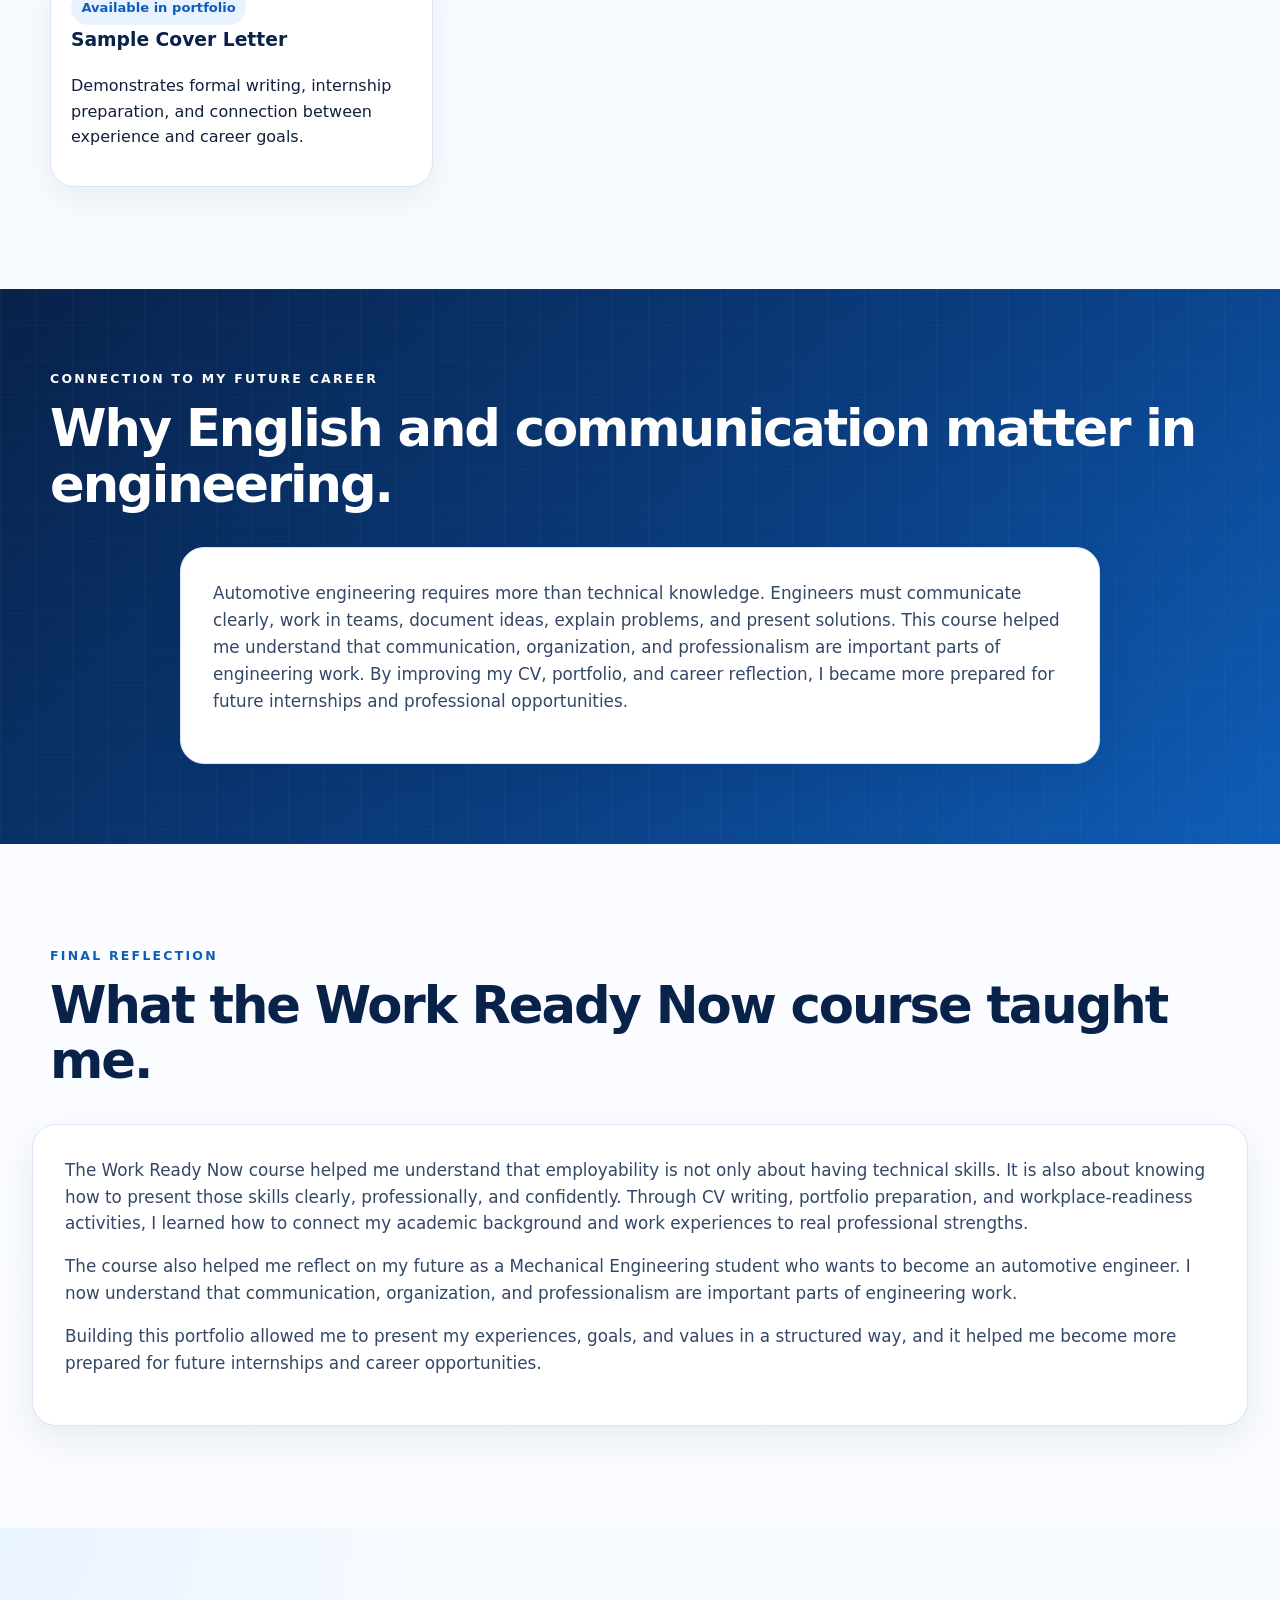
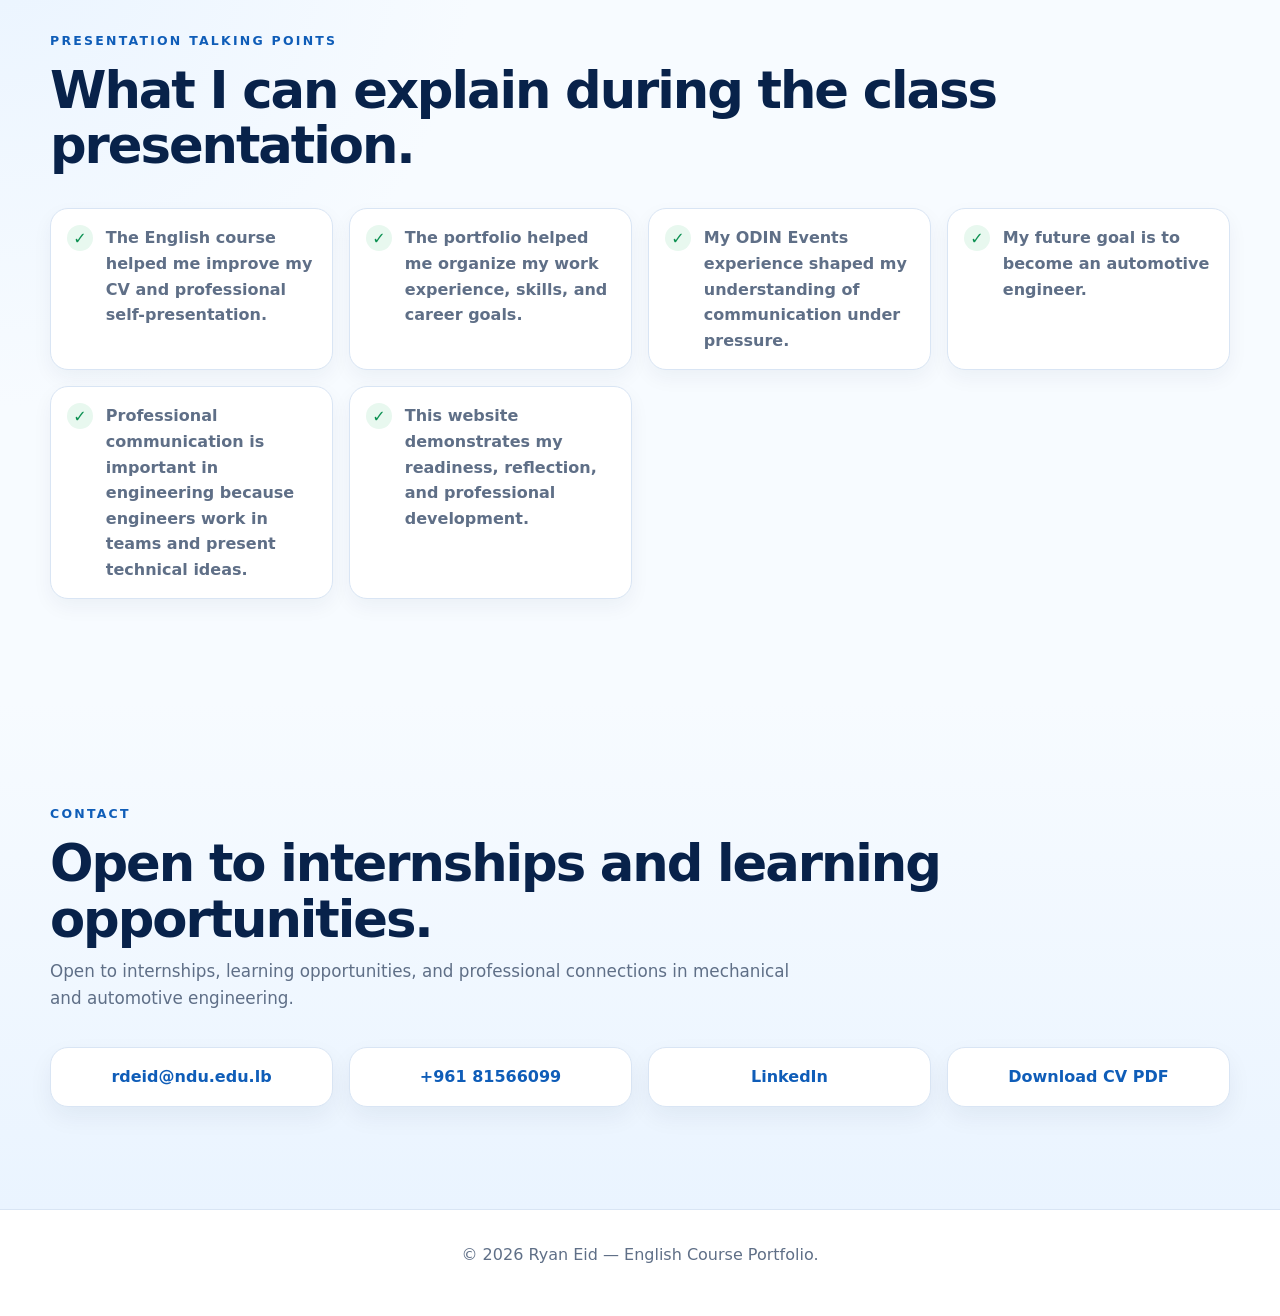
==== commit b22022c1: "Update english-course.html" ====
--- a/english-course.html
+++ b/english-course.html
@@ -3,26 +3,31 @@
 <head>
   <meta charset="UTF-8" />
   <meta name="viewport" content="width=device-width, initial-scale=1.0" />
-  <title>Ryan Eid | English Course Reflection</title>
-  <meta name="description" content="English Work Ready Now course reflection and artifacts for Ryan Eid's professional portfolio." />
+  <title>English Course | Ryan Eid Portfolio</title>
+  <meta name="description" content="English Course reflection and Work Ready Now portfolio page for Ryan Eid." />
   <link rel="stylesheet" href="styles.css" />
 </head>
+
 <body data-page="english">
   <div class="scroll-progress" aria-hidden="true"></div>
+
   <header class="site-header">
-    <a class="brand" href="index.html#home" aria-label="Back to portfolio home">
+    <a class="brand" href="/ryan-eid/index.html" aria-label="Go to portfolio home">
       <span class="brand-mark">RE</span>
       <span class="brand-text">Ryan Eid</span>
     </a>
+
     <button class="menu-toggle" aria-label="Open navigation" aria-expanded="false">☰</button>
-    <nav class="nav-links" aria-label="Main navigation">
-      <a href="index.html#home" data-i18n="navHome">Portfolio Home</a>
-      <a href="#course-purpose" data-i18n="coursePurposeNav">Course Purpose</a>
-      <a href="#learning-outcomes" data-i18n="outcomesNav">Learning Outcomes</a>
-      <a href="#course-artifacts" data-i18n="courseArtifactsNav">Course Artifacts</a>
-      <a href="#final-reflection" data-i18n="finalReflectionNav">Final Reflection</a>
-      <a href="index.html#contact" data-i18n="navContact">Contact</a>
+
+    <nav class="nav-links" aria-label="English course navigation">
+      <a href="/ryan-eid/index.html">Portfolio Home</a>
+      <a href="#course-purpose">Course Purpose</a>
+      <a href="#learning-outcomes">Learning Outcomes</a>
+      <a href="#course-artifacts">Course Artifacts</a>
+      <a href="#final-reflection">Final Reflection</a>
+      <a href="#contact">Contact</a>
     </nav>
+
     <div class="language-switcher" aria-label="Language selector">
       <button class="lang-btn active" data-lang="en">EN</button>
       <button class="lang-btn" data-lang="fr">FR</button>
@@ -31,132 +36,323 @@
   </header>
 
   <main>
-    <section class="course-hero section-pad">
+    <section class="hero section-pad">
       <div class="hero-bg-grid" aria-hidden="true"></div>
-      <div class="course-hero-card reveal">
-        <p class="eyebrow" data-i18n="courseHeroEyebrow">Dedicated English Course Page</p>
-        <h1 data-i18n="courseHeroTitle">Work Ready Now — English Course Portfolio</h1>
-        <p data-i18n="courseHeroText">This page collects everything related to the English course: reflection, employability skills, CV writing, portfolio building, workplace communication, and presentation readiness.</p>
+
+      <div class="hero-content reveal">
+        <p class="eyebrow">Dedicated English Course Page</p>
+
+        <h1>Work Ready Now — English Course Portfolio</h1>
+
+        <p class="hero-tagline">
+          This page collects everything related to the English course: reflection,
+          employability skills, CV writing, portfolio building, workplace communication,
+          and presentation readiness.
+        </p>
+
         <div class="hero-actions">
-          <a class="btn primary" href="index.html" data-i18n="backPortfolio">Back to main portfolio</a>
-          <a class="btn secondary" href="assets/Ryan_Eid_CV.pdf" download data-i18n="downloadCV">Download CV PDF</a>
-        </div>
-      </div>
-      <aside class="course-side-card reveal">
-        <img src="assets/<img src="ryan_eid_headshot_web.jpg" alt="Professional headshot of Ryan Eid">" alt="Ryan Eid headshot" />
-        <h2>Ryan Eid</h2>
-        <p data-i18n="courseSideText">Mechanical Engineering Student preparing for future opportunities in automotive engineering.</p>
+          <a class="btn primary" href="/ryan-eid/index.html">Back to main portfolio</a>
+          <a class="btn secondary" href="/ryan-eid/Ryan_Eid_CV.pdf" download>Download CV PDF</a>
+        </div>
+
+        <div class="hero-meta">
+          <span>CV writing</span>
+          <span>Professional communication</span>
+          <span>Workplace readiness</span>
+        </div>
+      </div>
+
+      <aside class="hero-card reveal" aria-label="Ryan Eid English course profile card">
+        <div class="portrait-frame">
+          <img
+            src="/ryan-eid/ryan_eid_headshot_web.jpg"
+            onerror="this.onerror=null; this.src='ryan_eid_headshot_web.jpg';"
+            alt="Professional headshot of Ryan Eid"
+          />
+        </div>
+
+        <div class="profile-status">
+          <span class="pulse"></span>
+          <span>English course portfolio section</span>
+        </div>
+
+        <div class="contact-mini">
+          <p>
+            <strong>Ryan Eid</strong><br />
+            Mechanical Engineering Student
+          </p>
+
+          <p>
+            <strong>Career Goal</strong><br />
+            Automotive Engineering
+          </p>
+
+          <p>
+            <strong>Course Focus</strong><br />
+            Work Ready Now
+          </p>
+        </div>
       </aside>
     </section>
 
     <section id="course-purpose" class="section-pad soft-bg">
       <div class="section-heading reveal">
-        <p class="eyebrow" data-i18n="coursePurposeEyebrow">Course Purpose</p>
-        <h2 data-i18n="coursePurposeTitle">From student experience to professional presentation.</h2>
-        <p data-i18n="coursePurposeText">The Work Ready Now course helped Ryan prepare for the workplace by improving professional communication, CV writing, portfolio organization, interview readiness, and self-presentation.</p>
-      </div>
-      <div class="process-row reveal">
-        <div><span>01</span><h3 data-i18n="purpose1Title">Understand</h3><p data-i18n="purpose1Text">Identify strengths, experiences, and career direction.</p></div>
-        <div><span>02</span><h3 data-i18n="purpose2Title">Organize</h3><p data-i18n="purpose2Text">Turn experience into portfolio sections and job-seeking documents.</p></div>
-        <div><span>03</span><h3 data-i18n="purpose3Title">Present</h3><p data-i18n="purpose3Text">Communicate achievements clearly to teachers, employers, and future interviewers.</p></div>
+        <p class="eyebrow">Course Purpose</p>
+        <h2>Preparing for the workplace through communication and reflection.</h2>
+        <p>
+          The Work Ready Now English course helped me prepare for professional
+          environments by improving how I present myself, organize my achievements,
+          and communicate my skills. The course focused on career readiness, CV writing,
+          portfolio creation, workplace communication, and professional self-presentation.
+        </p>
+      </div>
+
+      <div class="skills-grid reveal">
+        <article class="skill-card">
+          <h3>Professional Communication</h3>
+          <p>
+            I learned how to communicate ideas more clearly and professionally,
+            especially when describing my experience, goals, and strengths.
+          </p>
+        </article>
+
+        <article class="skill-card">
+          <h3>Career Preparation</h3>
+          <p>
+            I practiced preparing documents and materials that are useful for
+            internships, interviews, applications, and future professional opportunities.
+          </p>
+        </article>
+
+        <article class="skill-card">
+          <h3>Portfolio Building</h3>
+          <p>
+            I learned how to organize my academic background, work experiences,
+            skills, and reflections into a structured professional portfolio.
+          </p>
+        </article>
       </div>
     </section>
 
     <section id="learning-outcomes" class="section-pad">
       <div class="section-heading reveal">
-        <p class="eyebrow" data-i18n="outcomesEyebrow">Course Learning Outcomes</p>
-        <h2 data-i18n="outcomesTitle">What I learned from the English course.</h2>
-      </div>
-      <div class="outcome-grid reveal">
-        <article class="outcome-card"><h3 data-i18n="outcome1Title">CV Writing</h3><p data-i18n="outcome1Text">I learned how to write and improve a professional CV that presents education, skills, and work experience clearly.</p></article>
-        <article class="outcome-card"><h3 data-i18n="outcome2Title">Portfolio Building</h3><p data-i18n="outcome2Text">I learned how to organize a career portfolio so each artifact has a purpose and supports my professional identity.</p></article>
-        <article class="outcome-card"><h3 data-i18n="outcome3Title">Transferable Skills</h3><p data-i18n="outcome3Text">I learned how to connect work experiences such as ODIN Events, lifeguarding, and Scouts to communication, leadership, and responsibility.</p></article>
-        <article class="outcome-card"><h3 data-i18n="outcome4Title">Workplace Communication</h3><p data-i18n="outcome4Text">I learned that professional communication must be clear, respectful, organized, and adapted to the audience.</p></article>
-        <article class="outcome-card"><h3 data-i18n="outcome5Title">Job Preparation</h3><p data-i18n="outcome5Text">I learned how to prepare for job opportunities by presenting my goals, experience, strengths, and values professionally.</p></article>
-        <article class="outcome-card"><h3 data-i18n="outcome6Title">Self-Reflection</h3><p data-i18n="outcome6Text">I learned to reflect on my development and explain how my experiences shaped my career direction.</p></article>
-      </div>
-    </section>
-
-    <section class="section-pad blue-band">
+        <p class="eyebrow">Learning Outcomes</p>
+        <h2>What I learned from the English course.</h2>
+      </div>
+
+      <div class="experience-grid reveal">
+        <article class="experience-card">
+          <h3>CV Writing</h3>
+          <p>
+            I learned how to write and improve a professional CV by presenting
+            education, experience, skills, languages, and certifications clearly.
+          </p>
+        </article>
+
+        <article class="experience-card">
+          <h3>Professional Portfolio</h3>
+          <p>
+            I learned how to create a portfolio that demonstrates my professional
+            identity, career goals, work experience, and readiness for future opportunities.
+          </p>
+        </article>
+
+        <article class="experience-card">
+          <h3>Transferable Skills</h3>
+          <p>
+            I learned how to connect my work experiences to transferable skills
+            such as communication, responsibility, teamwork, adaptability, and leadership.
+          </p>
+        </article>
+
+        <article class="experience-card">
+          <h3>Workplace Communication</h3>
+          <p>
+            I understood that professional success requires clear communication,
+            respectful interaction, organization, and confidence.
+          </p>
+        </article>
+
+        <article class="experience-card">
+          <h3>Self-Presentation</h3>
+          <p>
+            I learned how to present myself as a serious Mechanical Engineering
+            student with a clear professional direction.
+          </p>
+        </article>
+
+        <article class="experience-card">
+          <h3>Career Reflection</h3>
+          <p>
+            I reflected on my experiences and connected them to my goal of becoming
+            an automotive engineer.
+          </p>
+        </article>
+      </div>
+    </section>
+
+    <section id="course-artifacts" class="section-pad soft-bg">
+      <div class="section-heading reveal">
+        <p class="eyebrow">English Course Artifacts</p>
+        <h2>Evidence of work completed and skills developed.</h2>
+        <p>
+          These artifacts show how the course helped me connect academic learning,
+          professional documents, and career readiness.
+        </p>
+      </div>
+
+      <div class="artifact-grid reveal">
+        <article class="artifact-card" data-status="available">
+          <span>Available in portfolio</span>
+          <h3>Professional Portfolio Website</h3>
+          <p>
+            Demonstrates digital presentation, organization, reflection, and
+            professional identity.
+          </p>
+        </article>
+
+        <article class="artifact-card" data-status="available">
+          <span>Available in portfolio</span>
+          <h3>CV Writing Artifact</h3>
+          <p>
+            Demonstrates job preparation, self-presentation, and professional
+            document formatting.
+          </p>
+        </article>
+
+        <article class="artifact-card" data-status="available">
+          <span>Available in portfolio</span>
+          <h3>English Course Reflection</h3>
+          <p>
+            Demonstrates critical reflection on communication, employability,
+            and workplace readiness.
+          </p>
+        </article>
+
+        <article class="artifact-card" data-status="available">
+          <span>Available in portfolio</span>
+          <h3>Sample Cover Letter</h3>
+          <p>
+            Demonstrates formal writing, internship preparation, and connection
+            between experience and career goals.
+          </p>
+        </article>
+      </div>
+    </section>
+
+    <section id="connection-career" class="section-pad blue-band compact-band">
       <div class="section-heading reveal light-heading">
-        <p class="eyebrow" data-i18n="skillsCourseEyebrow">Skills Developed in the Course</p>
-        <h2 data-i18n="skillsCourseTitle">Professional communication converted into employability.</h2>
-      </div>
-      <div class="skill-matrix reveal">
-        <div><strong data-i18n="courseSkill1">Professional writing</strong><span data-i18n="courseSkillEvidence1">CV, cover letter, reflections</span></div>
-        <div><strong data-i18n="courseSkill2">Career reflection</strong><span data-i18n="courseSkillEvidence2">Work-based learning analysis</span></div>
-        <div><strong data-i18n="courseSkill3">Self-presentation</strong><span data-i18n="courseSkillEvidence3">Portfolio website and oral presentation</span></div>
-        <div><strong data-i18n="courseSkill4">Organization</strong><span data-i18n="courseSkillEvidence4">Structured sections and artifacts</span></div>
-        <div><strong data-i18n="courseSkill5">Critical thinking</strong><span data-i18n="courseSkillEvidence5">Linking experience to career goals</span></div>
-        <div><strong data-i18n="courseSkill6">Confidence</strong><span data-i18n="courseSkillEvidence6">Presenting achievements clearly</span></div>
-      </div>
-    </section>
-
-    <section id="course-artifacts" class="section-pad">
-      <div class="section-heading reveal">
-        <p class="eyebrow" data-i18n="courseArtifactsEyebrow">English Course Artifacts</p>
-        <h2 data-i18n="courseArtifactsTitle">Evidence created through the course.</h2>
-        <p data-i18n="courseArtifactsText">These artifacts show the application of course concepts instead of only repeating class content.</p>
-      </div>
-      <div class="accordion reveal">
-        <details open>
-          <summary data-i18n="artifactCvTitle">CV Writing Artifact</summary>
-          <p data-i18n="artifactCvText">The CV shows Ryan’s education, work experience, technical skills, languages, and certificates in a professional format. It supports job preparation and self-presentation.</p>
-        </details>
-        <details>
-          <summary data-i18n="artifactPortfolioTitle">Professional Portfolio Website</summary>
-          <p data-i18n="artifactPortfolioText">The website organizes required artifacts into a digital, accessible, and visually professional portfolio. It demonstrates planning, design, reflection, and workplace readiness.</p>
-        </details>
-        <details>
-          <summary data-i18n="artifactReflectionTitle">English Course Reflection</summary>
-          <p data-i18n="artifactReflectionText">The reflection explains how the course improved CV writing, communication, portfolio preparation, and understanding of workplace expectations.</p>
-        </details>
-        <details>
-          <summary data-i18n="artifactCoverTitle">Sample Cover Letter</summary>
-          <p data-i18n="artifactCoverText">The cover letter connects Ryan’s mechanical engineering studies and work-based learning to an automotive engineering internship opportunity.</p>
-        </details>
-        <details>
-          <summary data-i18n="artifactPresentationTitle">Presentation Readiness</summary>
-          <p data-i18n="artifactPresentationText">The portfolio is designed to be presented clearly in class, with navigation, sections, and evidence that are easy for an audience to follow.</p>
-        </details>
-      </div>
-    </section>
-
-    <section id="final-reflection" class="section-pad soft-bg">
-      <div class="section-heading reveal">
-        <p class="eyebrow" data-i18n="finalReflectionEyebrow">Final Reflection</p>
-        <h2 data-i18n="finalReflectionTitle">How the course connects to my future career.</h2>
-      </div>
-      <div class="reflection-layout reveal">
-        <article class="reflection-card large">
-          <p data-i18n="finalReflection1">The Work Ready Now course helped me understand that employability is not only about having technical skills. It is also about knowing how to present those skills clearly, professionally, and confidently. Through CV writing, portfolio preparation, and workplace-readiness activities, I learned how to connect my academic background and work experiences to real professional strengths.</p>
-          <p data-i18n="finalReflection2">The course also helped me reflect on my future as a Mechanical Engineering student who wants to become an automotive engineer. I now understand that communication, organization, and professionalism are important parts of engineering work. Building this portfolio allowed me to present my experiences, goals, and values in a structured way, and it helped me become more prepared for future internships and career opportunities.</p>
-        </article>
-        <aside class="reflection-card callout">
-          <h3 data-i18n="automotiveConnectionTitle">Connection to Automotive Engineering</h3>
-          <p data-i18n="automotiveConnectionText">Automotive engineering requires more than technical knowledge. It also requires teamwork, documentation, problem-solving, safety awareness, and the ability to communicate ideas clearly with engineers, managers, and clients.</p>
-        </aside>
-      </div>
-    </section>
-
-    <section class="section-pad">
-      <div class="section-heading reveal">
-        <p class="eyebrow" data-i18n="presentationEyebrow">Presentation Support</p>
-        <h2 data-i18n="presentationTitle">Talking points for class.</h2>
-      </div>
-      <div class="talking-points reveal">
-        <div><span>1</span><p data-i18n="talk1">This portfolio presents who I am as a Mechanical Engineering student.</p></div>
-        <div><span>2</span><p data-i18n="talk2">The English course helped me improve CV writing, self-presentation, and workplace communication.</p></div>
-        <div><span>3</span><p data-i18n="talk3">ODIN Events was my most formative work experience because it taught me logistics and pressure management.</p></div>
-        <div><span>4</span><p data-i18n="talk4">My long-term goal is to become an automotive engineer.</p></div>
+        <p class="eyebrow">Connection to My Future Career</p>
+        <h2>Why English and communication matter in engineering.</h2>
+      </div>
+
+      <div class="quote-card reveal">
+        <p>
+          Automotive engineering requires more than technical knowledge. Engineers
+          must communicate clearly, work in teams, document ideas, explain problems,
+          and present solutions. This course helped me understand that communication,
+          organization, and professionalism are important parts of engineering work.
+          By improving my CV, portfolio, and career reflection, I became more prepared
+          for future internships and professional opportunities.
+        </p>
+      </div>
+    </section>
+
+    <section id="final-reflection" class="section-pad">
+      <div class="section-heading reveal">
+        <p class="eyebrow">Final Reflection</p>
+        <h2>What the Work Ready Now course taught me.</h2>
+      </div>
+
+      <div class="text-card reveal">
+        <p>
+          The Work Ready Now course helped me understand that employability is not
+          only about having technical skills. It is also about knowing how to present
+          those skills clearly, professionally, and confidently. Through CV writing,
+          portfolio preparation, and workplace-readiness activities, I learned how
+          to connect my academic background and work experiences to real professional
+          strengths.
+        </p>
+
+        <p>
+          The course also helped me reflect on my future as a Mechanical Engineering
+          student who wants to become an automotive engineer. I now understand that
+          communication, organization, and professionalism are important parts of
+          engineering work.
+        </p>
+
+        <p>
+          Building this portfolio allowed me to present my experiences, goals, and
+          values in a structured way, and it helped me become more prepared for future
+          internships and career opportunities.
+        </p>
+      </div>
+    </section>
+
+    <section id="presentation-points" class="section-pad soft-bg">
+      <div class="section-heading reveal">
+        <p class="eyebrow">Presentation Talking Points</p>
+        <h2>What I can explain during the class presentation.</h2>
+      </div>
+
+      <div class="checklist-grid reveal">
+        <div class="check-item">
+          <span>✓</span>
+          <p>The English course helped me improve my CV and professional self-presentation.</p>
+        </div>
+
+        <div class="check-item">
+          <span>✓</span>
+          <p>The portfolio helped me organize my work experience, skills, and career goals.</p>
+        </div>
+
+        <div class="check-item">
+          <span>✓</span>
+          <p>My ODIN Events experience shaped my understanding of communication under pressure.</p>
+        </div>
+
+        <div class="check-item">
+          <span>✓</span>
+          <p>My future goal is to become an automotive engineer.</p>
+        </div>
+
+        <div class="check-item">
+          <span>✓</span>
+          <p>Professional communication is important in engineering because engineers work in teams and present technical ideas.</p>
+        </div>
+
+        <div class="check-item">
+          <span>✓</span>
+          <p>This website demonstrates my readiness, reflection, and professional development.</p>
+        </div>
+      </div>
+    </section>
+
+    <section id="contact" class="section-pad contact-section">
+      <div class="section-heading reveal">
+        <p class="eyebrow">Contact</p>
+        <h2>Open to internships and learning opportunities.</h2>
+        <p>
+          Open to internships, learning opportunities, and professional connections
+          in mechanical and automotive engineering.
+        </p>
+      </div>
+
+      <div class="contact-grid reveal">
+        <a href="mailto:rdeid@ndu.edu.lb">rdeid@ndu.edu.lb</a>
+        <a href="tel:+96181566099">+961 81566099</a>
+        <a href="https://www.linkedin.com/in/ryan-eid?utm_source=share_via&utm_content=profile&utm_medium=member_ios" target="_blank" rel="noopener">LinkedIn</a>
+        <a href="/ryan-eid/Ryan_Eid_CV.pdf" download>Download CV PDF</a>
       </div>
     </section>
   </main>
 
   <footer class="footer">
-    <p>© <span id="year"></span> Ryan Eid — <span data-i18n="courseFooterText">English Course Portfolio Page.</span></p>
+    <p>© <span id="year"></span> Ryan Eid — English Course Portfolio.</p>
   </footer>
+
   <button class="back-to-top" aria-label="Back to top">↑</button>
+
   <script src="script.js"></script>
 </body>
 </html>
